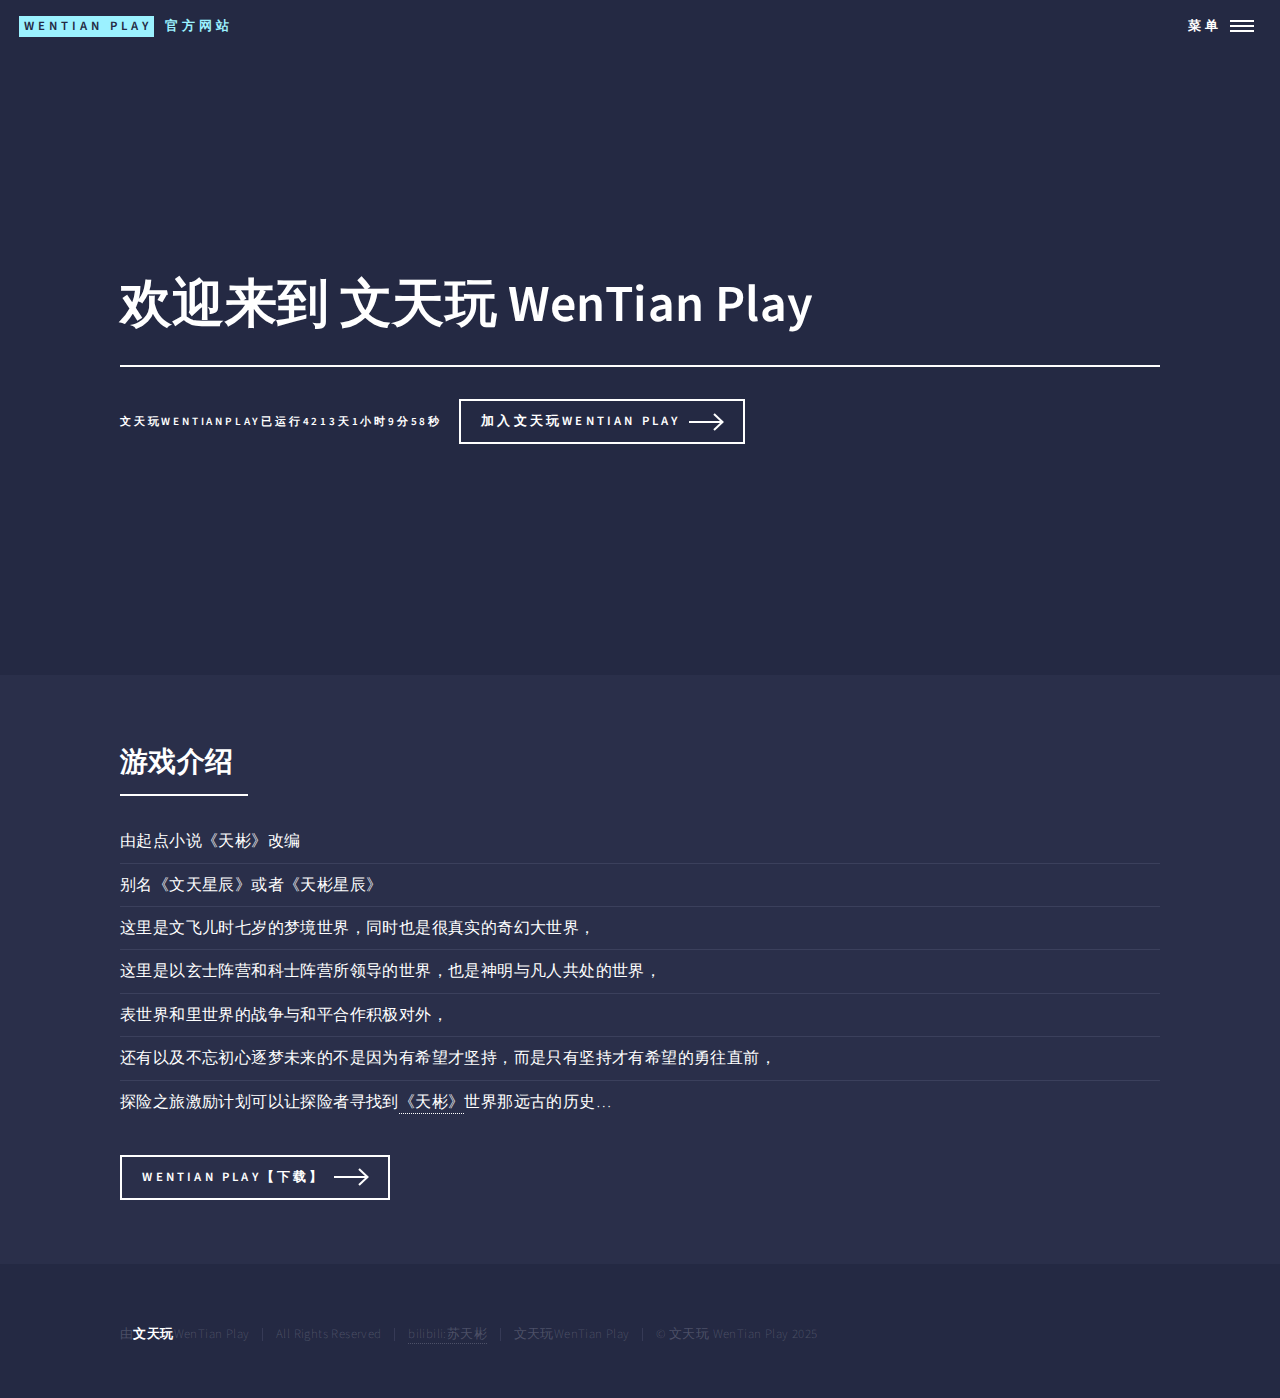
==== index.html @ 05db3d8a "Update index.html" ====
<html>
	<head>
			<title>文天玩WenTianPlay网络科技有限公司</title>
			<meta charset="utf-8" />
			<meta name="keywords" content="文天玩,文天玩WenTian Play,WenTian Play,文天玩网络科技有限公司,">
			<meta name="viewport" content="width=device-width, initial-scale=1, user-scalable=no" />
			<link rel="stylesheet" href="assets/css/main.css" />
			<link rel="shortcut icon" href="images/cd.ico"/>
			<noscript><link rel="stylesheet" href="assets/css/noscript.css" /></noscript>
		</head>
	<body class="is-preload">

		<!-- Wrapper -->
			<div id="wrapper">

				<!-- Header -->
					<header id="header" class="alt">
						<a href="index.html" class="logo"><strong>WenTian Play</strong> <span> 官方网站</span></a>
						<nav>
							<a href="#menu">菜单</a>
						</nav>
					</header>

				<!-- Menu -->
					<nav id="menu">
						<ul class="links">
							<li><a href="index.html">首页</a></li>
							<li><a href="team.html">文天玩</a></li>
							<li><a href="404.html">便捷功能</a></li>
							<li><a href="404.html">最新动态</a></li>
						</ul>
						<ul class="actions stacked">
							<li><a href="https://qq.WenTianPlay.com" class="button primary fit">加入玩家交流群</a></li>
						</ul>
					</nav>

				<!-- Banner -->
					<section id="banner" class="major">
						<div class="inner">
							<span class="image">
								<img src="images/pic07.jpg" alt="" />
							</span>
							<header class="major">
								<h1>欢迎来到 文天玩 WenTian Play </h1>
							</header>
							<div class="content">
								<p id="h1"></p>
								<ul class="actions ">
									<li><a href="#two" class="button next scrolly">加入文天玩WenTian Play</a></li>
								</ul>
							</div>
						</div>
						
					</section>
					<script>
					window.onload=function starttime(){
					        time(h1,'2015/1/10');   
					        ptimer = setTimeout(starttime,1000); 
					}
					    function time(obj,futimg){
					        var nowtime = new Date().getTime(); 
					        var futruetime =  new Date(futimg).getTime(); 
					        var msec = nowtime-futruetime; 
					        var time = (msec/1000);  
					        var day = parseInt(time/86400); 
					        var hour = parseInt(time/3600)-24*day;    
					        var minute = parseInt(time%3600/60); 
					        var second = parseInt(time%60); 
					        obj.innerHTML="文天玩WenTianPlay已运行"+day+"天"+hour+"小时"+minute+"分"+second+"秒"+""
					}
					</script>

				<!-- Main -->
					<div id="main">

						<!-- Two -->
							<section id="two">
								<div class="inner">
                                                                           <header class="major">
										<h2>游戏介绍</h2>
									</header>
									<ul class="alt">
										<li>由起点小说《天彬》改编</li>
                                                                                <li>别名《文天星辰》或者《天彬星辰》</li>
										<li>这里是文飞儿时七岁的梦境世界，同时也是很真实的奇幻大世界，</li>
										<li>这里是以玄士阵营和科士阵营所领导的世界，也是神明与凡人共处的世界，</li>
										<li>表世界和里世界的战争与和平合作积极对外，</li>
										<li>还有以及不忘初心逐梦未来的不是因为有希望才坚持，而是只有坚持才有希望的勇往直前，</li>
                                                                                <li>探险之旅激励计划可以让探险者寻找到<a target="_blank" href="https://TB.wentianplay.com/">《天彬》</a>世界那远古的历史…</li>
									</ul>
                                                                            <ul class="actions">
										<li><a href="jiao.html" class="button next">WenTian Play【下载】</a></li>
									</ul>
								</div>
							</section>

					</div>

				<!-- Contact -->
					<footer id="footer">
						<div class="inner">
							<ul class="copyright">
								<li>由<strong>文天玩</strong>WenTian Play</li><li>All Rights Reserved</li><li><a href="https://space.bilibili.com/1607684364/">bilibili:苏天彬</a></li><li>文天玩WenTian Play</li><li>&copy; 文天玩 WenTian Play 2025</li>
							</ul>
						</div>
					</footer>

			</div>

		<!-- Scripts -->
			<script src="assets/js/jquery.min.js"></script>
			<script src="assets/js/jquery.scrolly.min.js"></script>
			<script src="assets/js/jquery.scrollex.min.js"></script>
			<script src="assets/js/browser.min.js"></script>
			<script src="assets/js/breakpoints.min.js"></script>
			<script src="assets/js/util.js"></script>
			<script src="assets/js/main.js"></script>

	</body>
</html>
---- assets/css/main.css ----
@import url(fontawesome-all.min.css);
@import url("https://fonts.googleapis.com/css?family=Source+Sans+Pro:300,300italic,600,600italic");

/*
	Forty by HTML5 UP
	html5up.net | @ajlkn
	Free for personal and commercial use under the CCA 3.0 license (html5up.net/license)
*/

html, body, div, span, applet, object,
iframe, h1, h2, h3, h4, h5, h6, p, blockquote,
pre, a, abbr, acronym, address, big, cite,
code, del, dfn, em, img, ins, kbd, q, s, samp,
small, strike, strong, sub, sup, tt, var, b,
u, i, center, dl, dt, dd, ol, ul, li, fieldset,
form, label, legend, table, caption, tbody,
tfoot, thead, tr, th, td, article, aside,
canvas, details, embed, figure, figcaption,
footer, header, hgroup, menu, nav, output, ruby,
section, summary, time, mark, audio, video {
	margin: 0;
	padding: 0;
	border: 0;
	font-size: 100%;
	font: inherit;
	vertical-align: baseline;}

article, aside, details, figcaption, figure,
footer, header, hgroup, menu, nav, section {
	display: block;}

body {
	line-height: 1;
}

ol, ul {
	list-style: none;
}

blockquote, q {
	quotes: none;
}

	blockquote:before, blockquote:after, q:before, q:after {
		content: '';
		content: none;
	}

table {
	border-collapse: collapse;
	border-spacing: 0;
}

body {
	-webkit-text-size-adjust: none;
}

mark {
	background-color: transparent;
	color: inherit;
}

input::-moz-focus-inner {
	border: 0;
	padding: 0;
}

input, select, textarea {
	-moz-appearance: none;
	-webkit-appearance: none;
	-ms-appearance: none;
	appearance: none;
}

/* Basic */

	@-ms-viewport {
		width: device-width;
	}

	body {
		-ms-overflow-style: scrollbar;
	}

	@media screen and (max-width: 480px) {

		html, body {
			min-width: 320px;
		}

	}

	html {
		box-sizing: border-box;
	}

	*, *:before, *:after {
		box-sizing: inherit;
	}

	body {
		background: #242943;
	}

		body.is-preload *, body.is-preload *:before, body.is-preload *:after {
			-moz-animation: none !important;
			-webkit-animation: none !important;
			-ms-animation: none !important;
			animation: none !important;
			-moz-transition: none !important;
			-webkit-transition: none !important;
			-ms-transition: none !important;
			transition: none !important;
		}

/* Type */

	body, input, select, textarea {
		color: #ffffff;
		font-family: "Source Sans Pro", Helvetica, sans-serif;
		font-size: 17pt;
		font-weight: 300;
		letter-spacing: 0.025em;
		line-height: 1.65;
	}

		@media screen and (max-width: 1680px) {

			body, input, select, textarea {
				font-size: 14pt;
			}

		}

		@media screen and (max-width: 1280px) {

			body, input, select, textarea {
				font-size: 12pt;
			}

		}

		@media screen and (max-width: 360px) {

			body, input, select, textarea {
				font-size: 11pt;
			}

		}

	a {
		-moz-transition: color 0.2s ease-in-out, border-bottom-color 0.2s ease-in-out;
		-webkit-transition: color 0.2s ease-in-out, border-bottom-color 0.2s ease-in-out;
		-ms-transition: color 0.2s ease-in-out, border-bottom-color 0.2s ease-in-out;
		transition: color 0.2s ease-in-out, border-bottom-color 0.2s ease-in-out;
		border-bottom: dotted 1px;
		color: inherit;
		text-decoration: none;
	}

		a:hover {
			border-bottom-color: transparent;
			color: #9bf1ff !important;
		}

		a:active {
			color: #53e3fb !important;
		}

	strong, b {
		color: #ffffff;
		font-weight: 600;
	}

	em, i {
		font-style: italic;
	}

	p {
		margin: 0 0 2em 0;
	}

	h1, h2, h3, h4, h5, h6 {
		color: #ffffff;
		font-weight: 600;
		line-height: 1.65;
		margin: 0 0 1em 0;
	}

		h1 a, h2 a, h3 a, h4 a, h5 a, h6 a {
			color: inherit;
			border-bottom: 0;
		}

	h1 {
		font-size: 2.5em;
	}

	h2 {
		font-size: 1.75em;
	}

	h3 {
		font-size: 1.35em;
	}

	h4 {
		font-size: 1.1em;
	}

	h5 {
		font-size: 0.9em;
	}

	h6 {
		font-size: 0.7em;
	}

	@media screen and (max-width: 736px) {

		h1 {
			font-size: 2em;
		}

		h2 {
			font-size: 1.5em;
		}

		h3 {
			font-size: 1.25em;
		}

	}

	sub {
		font-size: 0.8em;
		position: relative;
		top: 0.5em;
	}

	sup {
		font-size: 0.8em;
		position: relative;
		top: -0.5em;
	}

	blockquote {
		border-left: solid 4px rgba(212, 212, 255, 0.1);
		font-style: italic;
		margin: 0 0 2em 0;
		padding: 0.5em 0 0.5em 2em;
	}

	code {
		background: rgba(212, 212, 255, 0.035);
		font-family: "Courier New", monospace;
		font-size: 0.9em;
		margin: 0 0.25em;
		padding: 0.25em 0.65em;
	}

	pre {
		-webkit-overflow-scrolling: touch;
		font-family: "Courier New", monospace;
		font-size: 0.9em;
		margin: 0 0 2em 0;
	}

		pre code {
			display: block;
			line-height: 1.75;
			padding: 1em 1.5em;
			overflow-x: auto;
		}

	hr {
		border: 0;
		border-bottom: solid 1px rgba(212, 212, 255, 0.1);
		margin: 2em 0;
	}

		hr.major {
			margin: 3em 0;
		}

	.align-left {
		text-align: left;
	}

	.align-center {
		text-align: center;
	}

	.align-right {
		text-align: right;
	}

/* Row */

	.row {
		display: flex;
		flex-wrap: wrap;
		box-sizing: border-box;
		align-items: stretch;
	}

		.row > * {
			box-sizing: border-box;
		}

		.row.gtr-uniform > * > :last-child {
			margin-bottom: 0;
		}

		.row.aln-left {
			justify-content: flex-start;
		}

		.row.aln-center {
			justify-content: center;
		}

		.row.aln-right {
			justify-content: flex-end;
		}

		.row.aln-top {
			align-items: flex-start;
		}

		.row.aln-middle {
			align-items: center;
		}

		.row.aln-bottom {
			align-items: flex-end;
		}

		.row > .imp {
			order: -1;
		}

		.row > .col-1 {
			width: 8.33333%;
		}

		.row > .off-1 {
			margin-left: 8.33333%;
		}

		.row > .col-2 {
			width: 16.66667%;
		}

		.row > .off-2 {
			margin-left: 16.66667%;
		}

		.row > .col-3 {
			width: 25%;
		}

		.row > .off-3 {
			margin-left: 25%;
		}

		.row > .col-4 {
			width: 33.33333%;
		}

		.row > .off-4 {
			margin-left: 33.33333%;
		}

		.row > .col-5 {
			width: 41.66667%;
		}

		.row > .off-5 {
			margin-left: 41.66667%;
		}

		.row > .col-6 {
			width: 50%;
		}

		.row > .off-6 {
			margin-left: 50%;
		}

		.row > .col-7 {
			width: 58.33333%;
		}

		.row > .off-7 {
			margin-left: 58.33333%;
		}

		.row > .col-8 {
			width: 66.66667%;
		}

		.row > .off-8 {
			margin-left: 66.66667%;
		}

		.row > .col-9 {
			width: 75%;
		}

		.row > .off-9 {
			margin-left: 75%;
		}

		.row > .col-10 {
			width: 83.33333%;
		}

		.row > .off-10 {
			margin-left: 83.33333%;
		}

		.row > .col-11 {
			width: 91.66667%;
		}

		.row > .off-11 {
			margin-left: 91.66667%;
		}

		.row > .col-12 {
			width: 100%;
		}

		.row > .off-12 {
			margin-left: 100%;
		}

		.row.gtr-0 {
			margin-top: 0;
			margin-left: 0em;
		}

			.row.gtr-0 > * {
				padding: 0 0 0 0em;
			}

			.row.gtr-0.gtr-uniform {
				margin-top: 0em;
			}

				.row.gtr-0.gtr-uniform > * {
					padding-top: 0em;
				}

		.row.gtr-25 {
			margin-top: 0;
			margin-left: -0.5em;
		}

			.row.gtr-25 > * {
				padding: 0 0 0 0.5em;
			}

			.row.gtr-25.gtr-uniform {
				margin-top: -0.5em;
			}

				.row.gtr-25.gtr-uniform > * {
					padding-top: 0.5em;
				}

		.row.gtr-50 {
			margin-top: 0;
			margin-left: -1em;
		}

			.row.gtr-50 > * {
				padding: 0 0 0 1em;
			}

			.row.gtr-50.gtr-uniform {
				margin-top: -1em;
			}

				.row.gtr-50.gtr-uniform > * {
					padding-top: 1em;
				}

		.row {
			margin-top: 0;
			margin-left: -2em;
		}

			.row > * {
				padding: 0 0 0 2em;
			}

			.row.gtr-uniform {
				margin-top: -2em;
			}

				.row.gtr-uniform > * {
					padding-top: 2em;
				}

		.row.gtr-150 {
			margin-top: 0;
			margin-left: -3em;
		}

			.row.gtr-150 > * {
				padding: 0 0 0 3em;
			}

			.row.gtr-150.gtr-uniform {
				margin-top: -3em;
			}

				.row.gtr-150.gtr-uniform > * {
					padding-top: 3em;
				}

		.row.gtr-200 {
			margin-top: 0;
			margin-left: -4em;
		}

			.row.gtr-200 > * {
				padding: 0 0 0 4em;
			}

			.row.gtr-200.gtr-uniform {
				margin-top: -4em;
			}

				.row.gtr-200.gtr-uniform > * {
					padding-top: 4em;
				}

		@media screen and (max-width: 1680px) {

			.row {
				display: flex;
				flex-wrap: wrap;
				box-sizing: border-box;
				align-items: stretch;
			}

				.row > * {
					box-sizing: border-box;
				}

				.row.gtr-uniform > * > :last-child {
					margin-bottom: 0;
				}

				.row.aln-left {
					justify-content: flex-start;
				}

				.row.aln-center {
					justify-content: center;
				}

				.row.aln-right {
					justify-content: flex-end;
				}

				.row.aln-top {
					align-items: flex-start;
				}

				.row.aln-middle {
					align-items: center;
				}

				.row.aln-bottom {
					align-items: flex-end;
				}

				.row > .imp-xlarge {
					order: -1;
				}

				.row > .col-1-xlarge {
					width: 8.33333%;
				}

				.row > .off-1-xlarge {
					margin-left: 8.33333%;
				}

				.row > .col-2-xlarge {
					width: 16.66667%;
				}

				.row > .off-2-xlarge {
					margin-left: 16.66667%;
				}

				.row > .col-3-xlarge {
					width: 25%;
				}

				.row > .off-3-xlarge {
					margin-left: 25%;
				}

				.row > .col-4-xlarge {
					width: 33.33333%;
				}

				.row > .off-4-xlarge {
					margin-left: 33.33333%;
				}

				.row > .col-5-xlarge {
					width: 41.66667%;
				}

				.row > .off-5-xlarge {
					margin-left: 41.66667%;
				}

				.row > .col-6-xlarge {
					width: 50%;
				}

				.row > .off-6-xlarge {
					margin-left: 50%;
				}

				.row > .col-7-xlarge {
					width: 58.33333%;
				}

				.row > .off-7-xlarge {
					margin-left: 58.33333%;
				}

				.row > .col-8-xlarge {
					width: 66.66667%;
				}

				.row > .off-8-xlarge {
					margin-left: 66.66667%;
				}

				.row > .col-9-xlarge {
					width: 75%;
				}

				.row > .off-9-xlarge {
					margin-left: 75%;
				}

				.row > .col-10-xlarge {
					width: 83.33333%;
				}

				.row > .off-10-xlarge {
					margin-left: 83.33333%;
				}

				.row > .col-11-xlarge {
					width: 91.66667%;
				}

				.row > .off-11-xlarge {
					margin-left: 91.66667%;
				}

				.row > .col-12-xlarge {
					width: 100%;
				}

				.row > .off-12-xlarge {
					margin-left: 100%;
				}

				.row.gtr-0 {
					margin-top: 0;
					margin-left: 0em;
				}

					.row.gtr-0 > * {
						padding: 0 0 0 0em;
					}

					.row.gtr-0.gtr-uniform {
						margin-top: 0em;
					}

						.row.gtr-0.gtr-uniform > * {
							padding-top: 0em;
						}

				.row.gtr-25 {
					margin-top: 0;
					margin-left: -0.5em;
				}

					.row.gtr-25 > * {
						padding: 0 0 0 0.5em;
					}

					.row.gtr-25.gtr-uniform {
						margin-top: -0.5em;
					}

						.row.gtr-25.gtr-uniform > * {
							padding-top: 0.5em;
						}

				.row.gtr-50 {
					margin-top: 0;
					margin-left: -1em;
				}

					.row.gtr-50 > * {
						padding: 0 0 0 1em;
					}

					.row.gtr-50.gtr-uniform {
						margin-top: -1em;
					}

						.row.gtr-50.gtr-uniform > * {
							padding-top: 1em;
						}

				.row {
					margin-top: 0;
					margin-left: -2em;
				}

					.row > * {
						padding: 0 0 0 2em;
					}

					.row.gtr-uniform {
						margin-top: -2em;
					}

						.row.gtr-uniform > * {
							padding-top: 2em;
						}

				.row.gtr-150 {
					margin-top: 0;
					margin-left: -3em;
				}

					.row.gtr-150 > * {
						padding: 0 0 0 3em;
					}

					.row.gtr-150.gtr-uniform {
						margin-top: -3em;
					}

						.row.gtr-150.gtr-uniform > * {
							padding-top: 3em;
						}

				.row.gtr-200 {
					margin-top: 0;
					margin-left: -4em;
				}

					.row.gtr-200 > * {
						padding: 0 0 0 4em;
					}

					.row.gtr-200.gtr-uniform {
						margin-top: -4em;
					}

						.row.gtr-200.gtr-uniform > * {
							padding-top: 4em;
						}

		}

		@media screen and (max-width: 1280px) {

			.row {
				display: flex;
				flex-wrap: wrap;
				box-sizing: border-box;
				align-items: stretch;
			}

				.row > * {
					box-sizing: border-box;
				}

				.row.gtr-uniform > * > :last-child {
					margin-bottom: 0;
				}

				.row.aln-left {
					justify-content: flex-start;
				}

				.row.aln-center {
					justify-content: center;
				}

				.row.aln-right {
					justify-content: flex-end;
				}

				.row.aln-top {
					align-items: flex-start;
				}

				.row.aln-middle {
					align-items: center;
				}

				.row.aln-bottom {
					align-items: flex-end;
				}

				.row > .imp-large {
					order: -1;
				}

				.row > .col-1-large {
					width: 8.33333%;
				}

				.row > .off-1-large {
					margin-left: 8.33333%;
				}

				.row > .col-2-large {
					width: 16.66667%;
				}

				.row > .off-2-large {
					margin-left: 16.66667%;
				}

				.row > .col-3-large {
					width: 25%;
				}

				.row > .off-3-large {
					margin-left: 25%;
				}

				.row > .col-4-large {
					width: 33.33333%;
				}

				.row > .off-4-large {
					margin-left: 33.33333%;
				}

				.row > .col-5-large {
					width: 41.66667%;
				}

				.row > .off-5-large {
					margin-left: 41.66667%;
				}

				.row > .col-6-large {
					width: 50%;
				}

				.row > .off-6-large {
					margin-left: 50%;
				}

				.row > .col-7-large {
					width: 58.33333%;
				}

				.row > .off-7-large {
					margin-left: 58.33333%;
				}

				.row > .col-8-large {
					width: 66.66667%;
				}

				.row > .off-8-large {
					margin-left: 66.66667%;
				}

				.row > .col-9-large {
					width: 75%;
				}

				.row > .off-9-large {
					margin-left: 75%;
				}

				.row > .col-10-large {
					width: 83.33333%;
				}

				.row > .off-10-large {
					margin-left: 83.33333%;
				}

				.row > .col-11-large {
					width: 91.66667%;
				}

				.row > .off-11-large {
					margin-left: 91.66667%;
				}

				.row > .col-12-large {
					width: 100%;
				}

				.row > .off-12-large {
					margin-left: 100%;
				}

				.row.gtr-0 {
					margin-top: 0;
					margin-left: 0em;
				}

					.row.gtr-0 > * {
						padding: 0 0 0 0em;
					}

					.row.gtr-0.gtr-uniform {
						margin-top: 0em;
					}

						.row.gtr-0.gtr-uniform > * {
							padding-top: 0em;
						}

				.row.gtr-25 {
					margin-top: 0;
					margin-left: -0.375em;
				}

					.row.gtr-25 > * {
						padding: 0 0 0 0.375em;
					}

					.row.gtr-25.gtr-uniform {
						margin-top: -0.375em;
					}

						.row.gtr-25.gtr-uniform > * {
							padding-top: 0.375em;
						}

				.row.gtr-50 {
					margin-top: 0;
					margin-left: -0.75em;
				}

					.row.gtr-50 > * {
						padding: 0 0 0 0.75em;
					}

					.row.gtr-50.gtr-uniform {
						margin-top: -0.75em;
					}

						.row.gtr-50.gtr-uniform > * {
							padding-top: 0.75em;
						}

				.row {
					margin-top: 0;
					margin-left: -1.5em;
				}

					.row > * {
						padding: 0 0 0 1.5em;
					}

					.row.gtr-uniform {
						margin-top: -1.5em;
					}

						.row.gtr-uniform > * {
							padding-top: 1.5em;
						}

				.row.gtr-150 {
					margin-top: 0;
					margin-left: -2.25em;
				}

					.row.gtr-150 > * {
						padding: 0 0 0 2.25em;
					}

					.row.gtr-150.gtr-uniform {
						margin-top: -2.25em;
					}

						.row.gtr-150.gtr-uniform > * {
							padding-top: 2.25em;
						}

				.row.gtr-200 {
					margin-top: 0;
					margin-left: -3em;
				}

					.row.gtr-200 > * {
						padding: 0 0 0 3em;
					}

					.row.gtr-200.gtr-uniform {
						margin-top: -3em;
					}

						.row.gtr-200.gtr-uniform > * {
							padding-top: 3em;
						}

		}

		@media screen and (max-width: 980px) {

			.row {
				display: flex;
				flex-wrap: wrap;
				box-sizing: border-box;
				align-items: stretch;
			}

				.row > * {
					box-sizing: border-box;
				}

				.row.gtr-uniform > * > :last-child {
					margin-bottom: 0;
				}

				.row.aln-left {
					justify-content: flex-start;
				}

				.row.aln-center {
					justify-content: center;
				}

				.row.aln-right {
					justify-content: flex-end;
				}

				.row.aln-top {
					align-items: flex-start;
				}

				.row.aln-middle {
					align-items: center;
				}

				.row.aln-bottom {
					align-items: flex-end;
				}

				.row > .imp-medium {
					order: -1;
				}

				.row > .col-1-medium {
					width: 8.33333%;
				}

				.row > .off-1-medium {
					margin-left: 8.33333%;
				}

				.row > .col-2-medium {
					width: 16.66667%;
				}

				.row > .off-2-medium {
					margin-left: 16.66667%;
				}

				.row > .col-3-medium {
					width: 25%;
				}

				.row > .off-3-medium {
					margin-left: 25%;
				}

				.row > .col-4-medium {
					width: 33.33333%;
				}

				.row > .off-4-medium {
					margin-left: 33.33333%;
				}

				.row > .col-5-medium {
					width: 41.66667%;
				}

				.row > .off-5-medium {
					margin-left: 41.66667%;
				}

				.row > .col-6-medium {
					width: 50%;
				}

				.row > .off-6-medium {
					margin-left: 50%;
				}

				.row > .col-7-medium {
					width: 58.33333%;
				}

				.row > .off-7-medium {
					margin-left: 58.33333%;
				}

				.row > .col-8-medium {
					width: 66.66667%;
				}

				.row > .off-8-medium {
					margin-left: 66.66667%;
				}

				.row > .col-9-medium {
					width: 75%;
				}

				.row > .off-9-medium {
					margin-left: 75%;
				}

				.row > .col-10-medium {
					width: 83.33333%;
				}

				.row > .off-10-medium {
					margin-left: 83.33333%;
				}

				.row > .col-11-medium {
					width: 91.66667%;
				}

				.row > .off-11-medium {
					margin-left: 91.66667%;
				}

				.row > .col-12-medium {
					width: 100%;
				}

				.row > .off-12-medium {
					margin-left: 100%;
				}

				.row.gtr-0 {
					margin-top: 0;
					margin-left: 0em;
				}

					.row.gtr-0 > * {
						padding: 0 0 0 0em;
					}

					.row.gtr-0.gtr-uniform {
						margin-top: 0em;
					}

						.row.gtr-0.gtr-uniform > * {
							padding-top: 0em;
						}

				.row.gtr-25 {
					margin-top: 0;
					margin-left: -0.375em;
				}

					.row.gtr-25 > * {
						padding: 0 0 0 0.375em;
					}

					.row.gtr-25.gtr-uniform {
						margin-top: -0.375em;
					}

						.row.gtr-25.gtr-uniform > * {
							padding-top: 0.375em;
						}

				.row.gtr-50 {
					margin-top: 0;
					margin-left: -0.75em;
				}

					.row.gtr-50 > * {
						padding: 0 0 0 0.75em;
					}

					.row.gtr-50.gtr-uniform {
						margin-top: -0.75em;
					}

						.row.gtr-50.gtr-uniform > * {
							padding-top: 0.75em;
						}

				.row {
					margin-top: 0;
					margin-left: -1.5em;
				}

					.row > * {
						padding: 0 0 0 1.5em;
					}

					.row.gtr-uniform {
						margin-top: -1.5em;
					}

						.row.gtr-uniform > * {
							padding-top: 1.5em;
						}

				.row.gtr-150 {
					margin-top: 0;
					margin-left: -2.25em;
				}

					.row.gtr-150 > * {
						padding: 0 0 0 2.25em;
					}

					.row.gtr-150.gtr-uniform {
						margin-top: -2.25em;
					}

						.row.gtr-150.gtr-uniform > * {
							padding-top: 2.25em;
						}

				.row.gtr-200 {
					margin-top: 0;
					margin-left: -3em;
				}

					.row.gtr-200 > * {
						padding: 0 0 0 3em;
					}

					.row.gtr-200.gtr-uniform {
						margin-top: -3em;
					}

						.row.gtr-200.gtr-uniform > * {
							padding-top: 3em;
						}

		}

		@media screen and (max-width: 736px) {

			.row {
				display: flex;
				flex-wrap: wrap;
				box-sizing: border-box;
				align-items: stretch;
			}

				.row > * {
					box-sizing: border-box;
				}

				.row.gtr-uniform > * > :last-child {
					margin-bottom: 0;
				}

				.row.aln-left {
					justify-content: flex-start;
				}

				.row.aln-center {
					justify-content: center;
				}

				.row.aln-right {
					justify-content: flex-end;
				}

				.row.aln-top {
					align-items: flex-start;
				}

				.row.aln-middle {
					align-items: center;
				}

				.row.aln-bottom {
					align-items: flex-end;
				}

				.row > .imp-small {
					order: -1;
				}

				.row > .col-1-small {
					width: 8.33333%;
				}

				.row > .off-1-small {
					margin-left: 8.33333%;
				}

				.row > .col-2-small {
					width: 16.66667%;
				}

				.row > .off-2-small {
					margin-left: 16.66667%;
				}

				.row > .col-3-small {
					width: 25%;
				}

				.row > .off-3-small {
					margin-left: 25%;
				}

				.row > .col-4-small {
					width: 33.33333%;
				}

				.row > .off-4-small {
					margin-left: 33.33333%;
				}

				.row > .col-5-small {
					width: 41.66667%;
				}

				.row > .off-5-small {
					margin-left: 41.66667%;
				}

				.row > .col-6-small {
					width: 50%;
				}

				.row > .off-6-small {
					margin-left: 50%;
				}

				.row > .col-7-small {
					width: 58.33333%;
				}

				.row > .off-7-small {
					margin-left: 58.33333%;
				}

				.row > .col-8-small {
					width: 66.66667%;
				}

				.row > .off-8-small {
					margin-left: 66.66667%;
				}

				.row > .col-9-small {
					width: 75%;
				}

				.row > .off-9-small {
					margin-left: 75%;
				}

				.row > .col-10-small {
					width: 83.33333%;
				}

				.row > .off-10-small {
					margin-left: 83.33333%;
				}

				.row > .col-11-small {
					width: 91.66667%;
				}

				.row > .off-11-small {
					margin-left: 91.66667%;
				}

				.row > .col-12-small {
					width: 100%;
				}

				.row > .off-12-small {
					margin-left: 100%;
				}

				.row.gtr-0 {
					margin-top: 0;
					margin-left: 0em;
				}

					.row.gtr-0 > * {
						padding: 0 0 0 0em;
					}

					.row.gtr-0.gtr-uniform {
						margin-top: 0em;
					}

						.row.gtr-0.gtr-uniform > * {
							padding-top: 0em;
						}

				.row.gtr-25 {
					margin-top: 0;
					margin-left: -0.3125em;
				}

					.row.gtr-25 > * {
						padding: 0 0 0 0.3125em;
					}

					.row.gtr-25.gtr-uniform {
						margin-top: -0.3125em;
					}

						.row.gtr-25.gtr-uniform > * {
							padding-top: 0.3125em;
						}

				.row.gtr-50 {
					margin-top: 0;
					margin-left: -0.625em;
				}

					.row.gtr-50 > * {
						padding: 0 0 0 0.625em;
					}

					.row.gtr-50.gtr-uniform {
						margin-top: -0.625em;
					}

						.row.gtr-50.gtr-uniform > * {
							padding-top: 0.625em;
						}

				.row {
					margin-top: 0;
					margin-left: -1.25em;
				}

					.row > * {
						padding: 0 0 0 1.25em;
					}

					.row.gtr-uniform {
						margin-top: -1.25em;
					}

						.row.gtr-uniform > * {
							padding-top: 1.25em;
						}

				.row.gtr-150 {
					margin-top: 0;
					margin-left: -1.875em;
				}

					.row.gtr-150 > * {
						padding: 0 0 0 1.875em;
					}

					.row.gtr-150.gtr-uniform {
						margin-top: -1.875em;
					}

						.row.gtr-150.gtr-uniform > * {
							padding-top: 1.875em;
						}

				.row.gtr-200 {
					margin-top: 0;
					margin-left: -2.5em;
				}

					.row.gtr-200 > * {
						padding: 0 0 0 2.5em;
					}

					.row.gtr-200.gtr-uniform {
						margin-top: -2.5em;
					}

						.row.gtr-200.gtr-uniform > * {
							padding-top: 2.5em;
						}

		}

		@media screen and (max-width: 480px) {

			.row {
				display: flex;
				flex-wrap: wrap;
				box-sizing: border-box;
				align-items: stretch;
			}

				.row > * {
					box-sizing: border-box;
				}

				.row.gtr-uniform > * > :last-child {
					margin-bottom: 0;
				}

				.row.aln-left {
					justify-content: flex-start;
				}

				.row.aln-center {
					justify-content: center;
				}

				.row.aln-right {
					justify-content: flex-end;
				}

				.row.aln-top {
					align-items: flex-start;
				}

				.row.aln-middle {
					align-items: center;
				}

				.row.aln-bottom {
					align-items: flex-end;
				}

				.row > .imp-xsmall {
					order: -1;
				}

				.row > .col-1-xsmall {
					width: 8.33333%;
				}

				.row > .off-1-xsmall {
					margin-left: 8.33333%;
				}

				.row > .col-2-xsmall {
					width: 16.66667%;
				}

				.row > .off-2-xsmall {
					margin-left: 16.66667%;
				}

				.row > .col-3-xsmall {
					width: 25%;
				}

				.row > .off-3-xsmall {
					margin-left: 25%;
				}

				.row > .col-4-xsmall {
					width: 33.33333%;
				}

				.row > .off-4-xsmall {
					margin-left: 33.33333%;
				}

				.row > .col-5-xsmall {
					width: 41.66667%;
				}

				.row > .off-5-xsmall {
					margin-left: 41.66667%;
				}

				.row > .col-6-xsmall {
					width: 50%;
				}

				.row > .off-6-xsmall {
					margin-left: 50%;
				}

				.row > .col-7-xsmall {
					width: 58.33333%;
				}

				.row > .off-7-xsmall {
					margin-left: 58.33333%;
				}

				.row > .col-8-xsmall {
					width: 66.66667%;
				}

				.row > .off-8-xsmall {
					margin-left: 66.66667%;
				}

				.row > .col-9-xsmall {
					width: 75%;
				}

				.row > .off-9-xsmall {
					margin-left: 75%;
				}

				.row > .col-10-xsmall {
					width: 83.33333%;
				}

				.row > .off-10-xsmall {
					margin-left: 83.33333%;
				}

				.row > .col-11-xsmall {
					width: 91.66667%;
				}

				.row > .off-11-xsmall {
					margin-left: 91.66667%;
				}

				.row > .col-12-xsmall {
					width: 100%;
				}

				.row > .off-12-xsmall {
					margin-left: 100%;
				}

				.row.gtr-0 {
					margin-top: 0;
					margin-left: 0em;
				}

					.row.gtr-0 > * {
						padding: 0 0 0 0em;
					}

					.row.gtr-0.gtr-uniform {
						margin-top: 0em;
					}

						.row.gtr-0.gtr-uniform > * {
							padding-top: 0em;
						}

				.row.gtr-25 {
					margin-top: 0;
					margin-left: -0.3125em;
				}

					.row.gtr-25 > * {
						padding: 0 0 0 0.3125em;
					}

					.row.gtr-25.gtr-uniform {
						margin-top: -0.3125em;
					}

						.row.gtr-25.gtr-uniform > * {
							padding-top: 0.3125em;
						}

				.row.gtr-50 {
					margin-top: 0;
					margin-left: -0.625em;
				}

					.row.gtr-50 > * {
						padding: 0 0 0 0.625em;
					}

					.row.gtr-50.gtr-uniform {
						margin-top: -0.625em;
					}

						.row.gtr-50.gtr-uniform > * {
							padding-top: 0.625em;
						}

				.row {
					margin-top: 0;
					margin-left: -1.25em;
				}

					.row > * {
						padding: 0 0 0 1.25em;
					}

					.row.gtr-uniform {
						margin-top: -1.25em;
					}

						.row.gtr-uniform > * {
							padding-top: 1.25em;
						}

				.row.gtr-150 {
					margin-top: 0;
					margin-left: -1.875em;
				}

					.row.gtr-150 > * {
						padding: 0 0 0 1.875em;
					}

					.row.gtr-150.gtr-uniform {
						margin-top: -1.875em;
					}

						.row.gtr-150.gtr-uniform > * {
							padding-top: 1.875em;
						}

				.row.gtr-200 {
					margin-top: 0;
					margin-left: -2.5em;
				}

					.row.gtr-200 > * {
						padding: 0 0 0 2.5em;
					}

					.row.gtr-200.gtr-uniform {
						margin-top: -2.5em;
					}

						.row.gtr-200.gtr-uniform > * {
							padding-top: 2.5em;
						}

		}

/* Section/Article */

	section.special, article.special {
		text-align: center;
	}

	header.major {
		width: -moz-max-content;
		width: -webkit-max-content;
		width: -ms-max-content;
		width: max-content;
		margin-bottom: 2em;
	}

		header.major > :first-child {
			margin-bottom: 0;
			width: calc(100% + 0.5em);
		}

			header.major > :first-child:after {
				content: '';
				background-color: #ffffff;
				display: block;
				height: 2px;
				margin: 0.325em 0 0.5em 0;
				width: 100%;
			}

		header.major > p {
			font-size: 0.7em;
			font-weight: 600;
			letter-spacing: 0.25em;
			margin-bottom: 0;
			text-transform: uppercase;
		}

		body.is-ie header.major > :first-child:after {
			max-width: 9em;
		}

		body.is-ie header.major > h1:after {
			max-width: 100% !important;
		}

	@media screen and (max-width: 736px) {

		header.major > p br {
			display: none;
		}

	}

/* Form */

	form {
		margin: 0 0 2em 0;
	}

		form > :last-child {
			margin-bottom: 0;
		}

		form > .fields {
			display: -moz-flex;
			display: -webkit-flex;
			display: -ms-flex;
			display: flex;
			-moz-flex-wrap: wrap;
			-webkit-flex-wrap: wrap;
			-ms-flex-wrap: wrap;
			flex-wrap: wrap;
			width: calc(100% + 3em);
			margin: -1.5em 0 2em -1.5em;
		}

			form > .fields > .field {
				-moz-flex-grow: 0;
				-webkit-flex-grow: 0;
				-ms-flex-grow: 0;
				flex-grow: 0;
				-moz-flex-shrink: 0;
				-webkit-flex-shrink: 0;
				-ms-flex-shrink: 0;
				flex-shrink: 0;
				padding: 1.5em 0 0 1.5em;
				width: calc(100% - 1.5em);
			}

				form > .fields > .field.half {
					width: calc(50% - 0.75em);
				}

				form > .fields > .field.third {
					width: calc(100%/3 - 0.5em);
				}

				form > .fields > .field.quarter {
					width: calc(25% - 0.375em);
				}

		@media screen and (max-width: 480px) {

			form > .fields {
				width: calc(100% + 3em);
				margin: -1.5em 0 2em -1.5em;
			}

				form > .fields > .field {
					padding: 1.5em 0 0 1.5em;
					width: calc(100% - 1.5em);
				}

					form > .fields > .field.half {
						width: calc(100% - 1.5em);
					}

					form > .fields > .field.third {
						width: calc(100% - 1.5em);
					}

					form > .fields > .field.quarter {
						width: calc(100% - 1.5em);
					}

		}

	label {
		color: #ffffff;
		display: block;
		font-size: 0.8em;
		font-weight: 600;
		letter-spacing: 0.25em;
		margin: 0 0 1em 0;
		text-transform: uppercase;
	}

	input[type="text"],
	input[type="password"],
	input[type="email"],
	input[type="tel"],
	input[type="search"],
	input[type="url"],
	select,
	textarea {
		-moz-appearance: none;
		-webkit-appearance: none;
		-ms-appearance: none;
		appearance: none;
		background: rgba(212, 212, 255, 0.035);
		border: none;
		border-radius: 0;
		color: inherit;
		display: block;
		outline: 0;
		padding: 0 1em;
		text-decoration: none;
		width: 100%;
	}

		input[type="text"]:invalid,
		input[type="password"]:invalid,
		input[type="email"]:invalid,
		input[type="tel"]:invalid,
		input[type="search"]:invalid,
		input[type="url"]:invalid,
		select:invalid,
		textarea:invalid {
			box-shadow: none;
		}

		input[type="text"]:focus,
		input[type="password"]:focus,
		input[type="email"]:focus,
		input[type="tel"]:focus,
		input[type="search"]:focus,
		input[type="url"]:focus,
		select:focus,
		textarea:focus {
			border-color: #9bf1ff;
			box-shadow: 0 0 0 2px #9bf1ff;
		}

	select {
		background-image: url("data:image/svg+xml;charset=utf8,%3Csvg xmlns='http://www.w3.org/2000/svg' width='40' height='40' preserveAspectRatio='none' viewBox='0 0 40 40'%3E%3Cpath d='M9.4,12.3l10.4,10.4l10.4-10.4c0.2-0.2,0.5-0.4,0.9-0.4c0.3,0,0.6,0.1,0.9,0.4l3.3,3.3c0.2,0.2,0.4,0.5,0.4,0.9 c0,0.4-0.1,0.6-0.4,0.9L20.7,31.9c-0.2,0.2-0.5,0.4-0.9,0.4c-0.3,0-0.6-0.1-0.9-0.4L4.3,17.3c-0.2-0.2-0.4-0.5-0.4-0.9 c0-0.4,0.1-0.6,0.4-0.9l3.3-3.3c0.2-0.2,0.5-0.4,0.9-0.4S9.1,12.1,9.4,12.3z' fill='rgba(212, 212, 255, 0.1)' /%3E%3C/svg%3E");
		background-size: 1.25rem;
		background-repeat: no-repeat;
		background-position: calc(100% - 1rem) center;
		height: 2.75em;
		padding-right: 2.75em;
		text-overflow: ellipsis;
	}

		select option {
			color: #ffffff;
			background: #242943;
		}

		select:focus::-ms-value {
			background-color: transparent;
		}

		select::-ms-expand {
			display: none;
		}

	input[type="text"],
	input[type="password"],
	input[type="email"],
	input[type="tel"],
	input[type="search"],
	input[type="url"],
	select {
		height: 2.75em;
	}

	textarea {
		padding: 0.75em 1em;
	}

	input[type="checkbox"],
	input[type="radio"] {
		-moz-appearance: none;
		-webkit-appearance: none;
		-ms-appearance: none;
		appearance: none;
		display: block;
		float: left;
		margin-right: -2em;
		opacity: 0;
		width: 1em;
		z-index: -1;
	}

		input[type="checkbox"] + label,
		input[type="radio"] + label {
			text-decoration: none;
			color: #ffffff;
			cursor: pointer;
			display: inline-block;
			font-weight: 300;
			padding-left: 2.65em;
			padding-right: 0.75em;
			position: relative;
		}

			input[type="checkbox"] + label:before,
			input[type="radio"] + label:before {
				-moz-osx-font-smoothing: grayscale;
				-webkit-font-smoothing: antialiased;
				display: inline-block;
				font-style: normal;
				font-variant: normal;
				text-rendering: auto;
				line-height: 1;
				text-transform: none !important;
				font-family: 'Font Awesome 5 Free';
				font-weight: 900;
			}

			input[type="checkbox"] + label:before,
			input[type="radio"] + label:before {
				background: rgba(212, 212, 255, 0.035);
				content: '';
				display: inline-block;
				font-size: 0.8em;
				height: 2.0625em;
				left: 0;
				letter-spacing: 0;
				line-height: 2.0625em;
				position: absolute;
				text-align: center;
				top: 0;
				width: 2.0625em;
			}

		input[type="checkbox"]:checked + label:before,
		input[type="radio"]:checked + label:before {
			background: #ffffff;
			border-color: #9bf1ff;
			content: '\f00c';
			color: #242943;
		}

		input[type="checkbox"]:focus + label:before,
		input[type="radio"]:focus + label:before {
			box-shadow: 0 0 0 2px #9bf1ff;
		}

	input[type="radio"] + label:before {
		border-radius: 100%;
	}

	::-webkit-input-placeholder {
		color: rgba(244, 244, 255, 0.2) !important;
		opacity: 1.0;
	}

	:-moz-placeholder {
		color: rgba(244, 244, 255, 0.2) !important;
		opacity: 1.0;
	}

	::-moz-placeholder {
		color: rgba(244, 244, 255, 0.2) !important;
		opacity: 1.0;
	}

	:-ms-input-placeholder {
		color: rgba(244, 244, 255, 0.2) !important;
		opacity: 1.0;
	}

/* Box */

	.box {
		border: solid 1px rgba(212, 212, 255, 0.1);
		margin-bottom: 2em;
		padding: 1.5em;
	}

		.box > :last-child,
		.box > :last-child > :last-child,
		.box > :last-child > :last-child > :last-child {
			margin-bottom: 0;
		}

		.box.alt {
			border: 0;
			border-radius: 0;
			padding: 0;
		}

/* Icon */

	.icon {
		text-decoration: none;
		border-bottom: none;
		position: relative;
	}

		.icon:before {
			-moz-osx-font-smoothing: grayscale;
			-webkit-font-smoothing: antialiased;
			display: inline-block;
			font-style: normal;
			font-variant: normal;
			text-rendering: auto;
			line-height: 1;
			text-transform: none !important;
			font-family: 'Font Awesome 5 Free';
			font-weight: 400;
		}

		.icon > .label {
			display: none;
		}

		.icon:before {
			line-height: inherit;
		}

		.icon.solid:before {
			font-weight: 900;
		}

		.icon.brands:before {
			font-family: 'Font Awesome 5 Brands';
		}

		.icon.alt:before {
			background-color: #ffffff;
			border-radius: 100%;
			color: #242943;
			display: inline-block;
			height: 2em;
			line-height: 2em;
			text-align: center;
			width: 2em;
		}

	a.icon.alt:before {
		-moz-transition: background-color 0.2s ease-in-out;
		-webkit-transition: background-color 0.2s ease-in-out;
		-ms-transition: background-color 0.2s ease-in-out;
		transition: background-color 0.2s ease-in-out;
	}

	a.icon.alt:hover:before {
		background-color: #6fc3df;
	}

	a.icon.alt:active:before {
		background-color: #37a6cb;
	}

/* Image */

	.image {
		border: 0;
		display: inline-block;
		position: relative;
	}

		.image img {
			display: block;
		}

		.image.left, .image.right {
			max-width: 30%;
		}

			.image.left img, .image.right img {
				width: 100%;
			}

		.image.left {
			float: left;
			margin: 0 1.5em 1.25em 0;
			top: 0.25em;
		}

		.image.right {
			float: right;
			margin: 0 0 1.25em 1.5em;
			top: 0.25em;
		}

		.image.fit {
			display: block;
			margin: 0 0 2em 0;
			width: 100%;
		}

			.image.fit img {
				width: 100%;
			}

		.image.main {
			display: block;
			margin: 2.5em 0;
			width: 100%;
		}

			.image.main img {
				width: 100%;
			}

			@media screen and (max-width: 736px) {

				.image.main {
					margin: 1.5em 0;
				}

			}

/* List */

	ol {
		list-style: decimal;
		margin: 0 0 2em 0;
		padding-left: 1.25em;
	}

		ol li {
			padding-left: 0.25em;
		}

	ul {
		list-style: disc;
		margin: 0 0 2em 0;
		padding-left: 1em;
	}

		ul li {
			padding-left: 0.5em;
		}

		ul.alt {
			list-style: none;
			padding-left: 0;
		}

			ul.alt li {
				border-top: solid 1px rgba(212, 212, 255, 0.1);
				padding: 0.5em 0;
			}

				ul.alt li:first-child {
					border-top: 0;
					padding-top: 0;
				}

	dl {
		margin: 0 0 2em 0;
	}

		dl dt {
			display: block;
			font-weight: 600;
			margin: 0 0 1em 0;
		}

		dl dd {
			margin-left: 2em;
		}

/* Actions */

	ul.actions {
		display: -moz-flex;
		display: -webkit-flex;
		display: -ms-flex;
		display: flex;
		cursor: default;
		list-style: none;
		margin-left: -1em;
		padding-left: 0;
	}

		ul.actions li {
			padding: 0 0 0 1em;
			vertical-align: middle;
		}

		ul.actions.special {
			-moz-justify-content: center;
			-webkit-justify-content: center;
			-ms-justify-content: center;
			justify-content: center;
			width: 100%;
			margin-left: 0;
		}

			ul.actions.special li:first-child {
				padding-left: 0;
			}

		ul.actions.stacked {
			-moz-flex-direction: column;
			-webkit-flex-direction: column;
			-ms-flex-direction: column;
			flex-direction: column;
			margin-left: 0;
		}

			ul.actions.stacked li {
				padding: 1.3em 0 0 0;
			}

				ul.actions.stacked li:first-child {
					padding-top: 0;
				}

		ul.actions.fit {
			width: calc(100% + 1em);
		}

			ul.actions.fit li {
				-moz-flex-grow: 1;
				-webkit-flex-grow: 1;
				-ms-flex-grow: 1;
				flex-grow: 1;
				-moz-flex-shrink: 1;
				-webkit-flex-shrink: 1;
				-ms-flex-shrink: 1;
				flex-shrink: 1;
				width: 100%;
			}

				ul.actions.fit li > * {
					width: 100%;
				}

			ul.actions.fit.stacked {
				width: 100%;
			}

/* Icons */

	ul.icons {
		cursor: default;
		list-style: none;
		padding-left: 0;
	}

		ul.icons li {
			display: inline-block;
			padding: 0 1em 0 0;
		}

			ul.icons li:last-child {
				padding-right: 0;
			}

		@media screen and (max-width: 736px) {

			ul.icons li {
				padding: 0 0.75em 0 0;
			}

		}

/* Pagination */

	ul.pagination {
		cursor: default;
		list-style: none;
		padding-left: 0;
	}

		ul.pagination li {
			display: inline-block;
			padding-left: 0;
			vertical-align: middle;
		}

			ul.pagination li > .page {
				-moz-transition: background-color 0.2s ease-in-out, color 0.2s ease-in-out;
				-webkit-transition: background-color 0.2s ease-in-out, color 0.2s ease-in-out;
				-ms-transition: background-color 0.2s ease-in-out, color 0.2s ease-in-out;
				transition: background-color 0.2s ease-in-out, color 0.2s ease-in-out;
				border-bottom: 0;
				display: inline-block;
				font-size: 0.8em;
				font-weight: 600;
				height: 1.5em;
				line-height: 1.5em;
				margin: 0 0.125em;
				min-width: 1.5em;
				padding: 0 0.5em;
				text-align: center;
			}

				ul.pagination li > .page.active {
					background-color: #ffffff;
					color: #242943;
				}

					ul.pagination li > .page.active:hover {
						background-color: #9bf1ff;
						color: #242943 !important;
					}

					ul.pagination li > .page.active:active {
						background-color: #53e3fb;
					}

			ul.pagination li:first-child {
				padding-right: 0.75em;
			}

			ul.pagination li:last-child {
				padding-left: 0.75em;
			}

		@media screen and (max-width: 480px) {

			ul.pagination li:nth-child(n+2):nth-last-child(n+2) {
				display: none;
			}

			ul.pagination li:first-child {
				padding-right: 0;
			}

		}

/* Table */

	.table-wrapper {
		-webkit-overflow-scrolling: touch;
		overflow-x: auto;
	}

	table {
		margin: 0 0 2em 0;
		width: 100%;
	}

		table tbody tr {
			border: solid 1px rgba(212, 212, 255, 0.1);
			border-left: 0;
			border-right: 0;
		}

			table tbody tr:nth-child(2n + 1) {
				background-color: rgba(212, 212, 255, 0.035);
			}

		table td {
			padding: 0.75em 0.75em;
		}

		table th {
			color: #ffffff;
			font-size: 0.9em;
			font-weight: 600;
			padding: 0 0.75em 0.75em 0.75em;
			text-align: left;
		}

		table thead {
			border-bottom: solid 2px rgba(212, 212, 255, 0.1);
		}

		table tfoot {
			border-top: solid 2px rgba(212, 212, 255, 0.1);
		}

		table.alt {
			border-collapse: separate;
		}

			table.alt tbody tr td {
				border: solid 1px rgba(212, 212, 255, 0.1);
				border-left-width: 0;
				border-top-width: 0;
			}

				table.alt tbody tr td:first-child {
					border-left-width: 1px;
				}

			table.alt tbody tr:first-child td {
				border-top-width: 1px;
			}

			table.alt thead {
				border-bottom: 0;
			}

			table.alt tfoot {
				border-top: 0;
			}

/* Button */

	input[type="submit"],
	input[type="reset"],
	input[type="button"],
	button,
	.button {
		-moz-appearance: none;
		-webkit-appearance: none;
		-ms-appearance: none;
		appearance: none;
		-moz-transition: background-color 0.2s ease-in-out, box-shadow 0.2s ease-in-out, color 0.2s ease-in-out;
		-webkit-transition: background-color 0.2s ease-in-out, box-shadow 0.2s ease-in-out, color 0.2s ease-in-out;
		-ms-transition: background-color 0.2s ease-in-out, box-shadow 0.2s ease-in-out, color 0.2s ease-in-out;
		transition: background-color 0.2s ease-in-out, box-shadow 0.2s ease-in-out, color 0.2s ease-in-out;
		background-color: transparent;
		border: 0;
		border-radius: 0;
		box-shadow: inset 0 0 0 2px #ffffff;
		color: #ffffff;
		cursor: pointer;
		display: inline-block;
		font-size: 0.8em;
		font-weight: 600;
		height: 3.5em;
		letter-spacing: 0.25em;
		line-height: 3.5em;
		padding: 0 1.75em;
		text-align: center;
		text-decoration: none;
		text-transform: uppercase;
		white-space: nowrap;
	}

		input[type="submit"]:hover, input[type="submit"]:active,
		input[type="reset"]:hover,
		input[type="reset"]:active,
		input[type="button"]:hover,
		input[type="button"]:active,
		button:hover,
		button:active,
		.button:hover,
		.button:active {
			box-shadow: inset 0 0 0 2px #9bf1ff;
			color: #9bf1ff;
		}

		input[type="submit"]:active,
		input[type="reset"]:active,
		input[type="button"]:active,
		button:active,
		.button:active {
			background-color: rgba(155, 241, 255, 0.1);
			box-shadow: inset 0 0 0 2px #53e3fb;
			color: #53e3fb;
		}

		input[type="submit"].icon:before,
		input[type="reset"].icon:before,
		input[type="button"].icon:before,
		button.icon:before,
		.button.icon:before {
			margin-right: 0.5em;
		}

		input[type="submit"].fit,
		input[type="reset"].fit,
		input[type="button"].fit,
		button.fit,
		.button.fit {
			width: 100%;
		}

		input[type="submit"].small,
		input[type="reset"].small,
		input[type="button"].small,
		button.small,
		.button.small {
			font-size: 0.6em;
		}

		input[type="submit"].large,
		input[type="reset"].large,
		input[type="button"].large,
		button.large,
		.button.large {
			font-size: 1.25em;
			height: 3em;
			line-height: 3em;
		}

		input[type="submit"].next,
		input[type="reset"].next,
		input[type="button"].next,
		button.next,
		.button.next {
			padding-right: 4.5em;
			position: relative;
		}

			input[type="submit"].next:before, input[type="submit"].next:after,
			input[type="reset"].next:before,
			input[type="reset"].next:after,
			input[type="button"].next:before,
			input[type="button"].next:after,
			button.next:before,
			button.next:after,
			.button.next:before,
			.button.next:after {
				-moz-transition: opacity 0.2s ease-in-out;
				-webkit-transition: opacity 0.2s ease-in-out;
				-ms-transition: opacity 0.2s ease-in-out;
				transition: opacity 0.2s ease-in-out;
				background-position: center right;
				background-repeat: no-repeat;
				background-size: 36px 24px;
				content: '';
				display: block;
				height: 100%;
				position: absolute;
				right: 1.5em;
				top: 0;
				vertical-align: middle;
				width: 36px;
			}

			input[type="submit"].next:before,
			input[type="reset"].next:before,
			input[type="button"].next:before,
			button.next:before,
			.button.next:before {
				background-image: url("data:image/svg+xml;charset=utf8,%3Csvg xmlns='http://www.w3.org/2000/svg' xmlns:xlink='http://www.w3.org/1999/xlink' width='36px' height='24px' viewBox='0 0 36 24' zoomAndPan='disable'%3E%3Cstyle%3Eline %7B stroke: %23ffffff%3B stroke-width: 2px%3B %7D%3C/style%3E%3Cline x1='0' y1='12' x2='34' y2='12' /%3E%3Cline x1='25' y1='4' x2='34' y2='12.5' /%3E%3Cline x1='25' y1='20' x2='34' y2='11.5' /%3E%3C/svg%3E");
			}

			input[type="submit"].next:after,
			input[type="reset"].next:after,
			input[type="button"].next:after,
			button.next:after,
			.button.next:after {
				background-image: url("data:image/svg+xml;charset=utf8,%3Csvg xmlns='http://www.w3.org/2000/svg' xmlns:xlink='http://www.w3.org/1999/xlink' width='36px' height='24px' viewBox='0 0 36 24' zoomAndPan='disable'%3E%3Cstyle%3Eline %7B stroke: %239bf1ff%3B stroke-width: 2px%3B %7D%3C/style%3E%3Cline x1='0' y1='12' x2='34' y2='12' /%3E%3Cline x1='25' y1='4' x2='34' y2='12.5' /%3E%3Cline x1='25' y1='20' x2='34' y2='11.5' /%3E%3C/svg%3E");
				opacity: 0;
				z-index: 1;
			}

			input[type="submit"].next:hover:after, input[type="submit"].next:active:after,
			input[type="reset"].next:hover:after,
			input[type="reset"].next:active:after,
			input[type="button"].next:hover:after,
			input[type="button"].next:active:after,
			button.next:hover:after,
			button.next:active:after,
			.button.next:hover:after,
			.button.next:active:after {
				opacity: 1;
			}

			@media screen and (max-width: 1280px) {

				input[type="submit"].next,
				input[type="reset"].next,
				input[type="button"].next,
				button.next,
				.button.next {
					padding-right: 5em;
				}

			}

		input[type="submit"].primary,
		input[type="reset"].primary,
		input[type="button"].primary,
		button.primary,
		.button.primary {
			background-color: #ffffff;
			box-shadow: none;
			color: #242943;
		}

			input[type="submit"].primary:hover, input[type="submit"].primary:active,
			input[type="reset"].primary:hover,
			input[type="reset"].primary:active,
			input[type="button"].primary:hover,
			input[type="button"].primary:active,
			button.primary:hover,
			button.primary:active,
			.button.primary:hover,
			.button.primary:active {
				background-color: #9bf1ff;
				color: #242943 !important;
			}

			input[type="submit"].primary:active,
			input[type="reset"].primary:active,
			input[type="button"].primary:active,
			button.primary:active,
			.button.primary:active {
				background-color: #53e3fb;
			}

		input[type="submit"].disabled, input[type="submit"]:disabled,
		input[type="reset"].disabled,
		input[type="reset"]:disabled,
		input[type="button"].disabled,
		input[type="button"]:disabled,
		button.disabled,
		button:disabled,
		.button.disabled,
		.button:disabled {
			pointer-events: none;
			cursor: default;
			opacity: 0.25;
		}

/* Tiles */

	.tiles {
		display: -moz-flex;
		display: -webkit-flex;
		display: -ms-flex;
		display: flex;
		-moz-flex-wrap: wrap;
		-webkit-flex-wrap: wrap;
		-ms-flex-wrap: wrap;
		flex-wrap: wrap;
		border-top: 0 !important;
	}

		.tiles + * {
			border-top: 0 !important;
		}

		.tiles article {
			-moz-align-items: center;
			-webkit-align-items: center;
			-ms-align-items: center;
			align-items: center;
			display: -moz-flex;
			display: -webkit-flex;
			display: -ms-flex;
			display: flex;
			-moz-transition: -moz-transform 0.25s ease, opacity 0.25s ease, -moz-filter 1s ease, -webkit-filter 1s ease;
			-webkit-transition: -webkit-transform 0.25s ease, opacity 0.25s ease, -webkit-filter 1s ease, -webkit-filter 1s ease;
			-ms-transition: -ms-transform 0.25s ease, opacity 0.25s ease, -ms-filter 1s ease, -webkit-filter 1s ease;
			transition: transform 0.25s ease, opacity 0.25s ease, filter 1s ease, -webkit-filter 1s ease;
			padding: 4em 4em 2em 4em ;
			background-position: center;
			background-repeat: no-repeat;
			background-size: cover;
			cursor: default;
			height: 40vh;
			max-height: 40em;
			min-height: 23em;
			overflow: hidden;
			position: relative;
			width: 40%;
		}

			.tiles article .image {
				display: none;
			}

			.tiles article header {
				position: relative;
				z-index: 3;
			}

			.tiles article h3 {
				font-size: 1.75em;
			}

				.tiles article h3 a:hover {
					color: inherit !important;
				}

			.tiles article .link.primary {
				border: 0;
				height: 100%;
				left: 0;
				position: absolute;
				top: 0;
				width: 100%;
				z-index: 4;
			}

			.tiles article:before {
				-moz-transition: opacity 0.5s ease;
				-webkit-transition: opacity 0.5s ease;
				-ms-transition: opacity 0.5s ease;
				transition: opacity 0.5s ease;
				bottom: 0;
				content: '';
				display: block;
				height: 100%;
				left: 0;
				opacity: 0.85;
				position: absolute;
				width: 100%;
				z-index: 2;
			}

			.tiles article:after {
				background-color: rgba(36, 41, 67, 0.25);
				content: '';
				display: block;
				height: 100%;
				left: 0;
				position: absolute;
				top: 0;
				width: 100%;
				z-index: 1;
			}

			.tiles article:hover:before {
				opacity: 0;
			}

			.tiles article.is-transitioning {
				-moz-transform: scale(0.95);
				-webkit-transform: scale(0.95);
				-ms-transform: scale(0.95);
				transform: scale(0.95);
				-moz-filter: blur(0.5em);
				-webkit-filter: blur(0.5em);
				-ms-filter: blur(0.5em);
				filter: blur(0.5em);
				opacity: 0;
			}

			.tiles article:nth-child(4n - 1), .tiles article:nth-child(4n - 2) {
				width: 60%;
			}

			.tiles article:nth-child(6n - 5):before {
				background-color: #6fc3df;
			}

			.tiles article:nth-child(6n - 4):before {
				background-color: #8d82c4;
			}

			.tiles article:nth-child(6n - 3):before {
				background-color: #ec8d81;
			}

			.tiles article:nth-child(6n - 2):before {
				background-color: #e7b788;
			}

			.tiles article:nth-child(6n - 1):before {
				background-color: #8ea9e8;
			}

			.tiles article:nth-child(6n):before {
				background-color: #87c5a4;
			}

		@media screen and (max-width: 1280px) {

			.tiles article {
				padding: 4em 3em 2em 3em ;
				height: 30vh;
				max-height: 30em;
				min-height: 20em;
			}

		}

		@media screen and (max-width: 980px) {

			.tiles article {
				width: 50% !important;
			}

		}

		@media screen and (max-width: 736px) {

			.tiles article {
				padding: 3em 1.5em 1em 1.5em ;
				height: 16em;
				max-height: none;
				min-height: 0;
			}

				.tiles article h3 {
					font-size: 1.5em;
				}

		}

		@media screen and (max-width: 480px) {

			.tiles {
				display: block;
			}

				.tiles article {
					height: 20em;
					width: 100% !important;
				}

		}

/* Contact Method */

	.contact-method {
		margin: 0 0 2em 0;
		padding-left: 3.25em;
		position: relative;
	}

		.contact-method .icon {
			left: 0;
			position: absolute;
			top: 0;
		}

		.contact-method h3 {
			margin: 0 0 0.5em 0;
		}

/* Spotlights */

	.spotlights {
		border-top: 0 !important;
	}

		.spotlights + * {
			border-top: 0 !important;
		}

		.spotlights > section {
			display: -moz-flex;
			display: -webkit-flex;
			display: -ms-flex;
			display: flex;
			-moz-flex-direction: row;
			-webkit-flex-direction: row;
			-ms-flex-direction: row;
			flex-direction: row;
			background-color: #2e3450;
		}

			.spotlights > section > .image {
				background-position: center center;
				background-size: cover;
				border-radius: 0;
				display: block;
				position: relative;
				width: 30%;
			}

				.spotlights > section > .image img {
					border-radius: 0;
					display: block;
					width: 100%;
				}

				.spotlights > section > .image:before {
					background: rgba(36, 41, 67, 0.9);
					content: '';
					display: block;
					height: 100%;
					left: 0;
					opacity: 0;
					position: absolute;
					top: 0;
					width: 100%;
				}

			.spotlights > section > .content {
				display: -moz-flex;
				display: -webkit-flex;
				display: -ms-flex;
				display: flex;
				-moz-flex-direction: column;
				-webkit-flex-direction: column;
				-ms-flex-direction: column;
				flex-direction: column;
				-moz-justify-content: center;
				-webkit-justify-content: center;
				-ms-justify-content: center;
				justify-content: center;
				-moz-align-items: center;
				-webkit-align-items: center;
				-ms-align-items: center;
				align-items: center;
				padding: 2em 3em 0.1em 3em ;
				width: 70%;
			}

				.spotlights > section > .content > .inner {
					margin: 0 auto;
					max-width: 100%;
					width: 65em;
				}

			.spotlights > section:nth-child(2n) {
				-moz-flex-direction: row-reverse;
				-webkit-flex-direction: row-reverse;
				-ms-flex-direction: row-reverse;
				flex-direction: row-reverse;
				background-color: #333856;
			}

				.spotlights > section:nth-child(2n) > .content {
					-moz-align-items: -moz-flex-end;
					-webkit-align-items: -webkit-flex-end;
					-ms-align-items: -ms-flex-end;
					align-items: flex-end;
				}

		@media screen and (max-width: 1680px) {

			.spotlights > section > .image {
				width: 40%;
			}

			.spotlights > section > .content {
				width: 60%;
			}

		}

		@media screen and (max-width: 1280px) {

			.spotlights > section > .image {
				width: 45%;
			}

			.spotlights > section > .content {
				width: 55%;
			}

		}

		@media screen and (max-width: 980px) {

			.spotlights > section {
				display: block;
			}

				.spotlights > section > .image {
					width: 100%;
				}

				.spotlights > section > .content {
					padding: 4em 3em 2em 3em ;
					width: 100%;
				}

		}

		@media screen and (max-width: 736px) {

			.spotlights > section > .content {
				padding: 3em 1.5em 1em 1.5em ;
			}

		}

/* Header */

	@-moz-keyframes reveal-header {
		0% {
			top: -4em;
			opacity: 0;
		}

		100% {
			top: 0;
			opacity: 1;
		}
	}

	@-webkit-keyframes reveal-header {
		0% {
			top: -4em;
			opacity: 0;
		}

		100% {
			top: 0;
			opacity: 1;
		}
	}

	@-ms-keyframes reveal-header {
		0% {
			top: -4em;
			opacity: 0;
		}

		100% {
			top: 0;
			opacity: 1;
		}
	}

	@keyframes reveal-header {
		0% {
			top: -4em;
			opacity: 0;
		}

		100% {
			top: 0;
			opacity: 1;
		}
	}

	#header {
		display: -moz-flex;
		display: -webkit-flex;
		display: -ms-flex;
		display: flex;
		background-color: #2a2f4a;
		box-shadow: 0 0 0.25em 0 rgba(0, 0, 0, 0.15);
		cursor: default;
		font-weight: 600;
		height: 3.25em;
		left: 0;
		letter-spacing: 0.25em;
		line-height: 3.25em;
		margin: 0;
		position: fixed;
		text-transform: uppercase;
		top: 0;
		width: 100%;
		z-index: 10000;
	}

		#header .logo {
			border: 0;
			display: inline-block;
			font-size: 0.8em;
			height: inherit;
			line-height: inherit;
			padding: 0 1.5em;
		}

			#header .logo strong {
				-moz-transition: background-color 0.2s ease-in-out, color 0.2s ease-in-out;
				-webkit-transition: background-color 0.2s ease-in-out, color 0.2s ease-in-out;
				-ms-transition: background-color 0.2s ease-in-out, color 0.2s ease-in-out;
				transition: background-color 0.2s ease-in-out, color 0.2s ease-in-out;
				background-color: #ffffff;
				color: #242943;
				display: inline-block;
				line-height: 1.65em;
				margin-right: 0.325em;
				padding: 0 0.125em 0 0.375em;
			}

			#header .logo:hover strong {
				background-color: #9bf1ff;
			}

			#header .logo:active strong {
				background-color: #53e3fb;
			}

		#header nav {
			display: -moz-flex;
			display: -webkit-flex;
			display: -ms-flex;
			display: flex;
			-moz-justify-content: -moz-flex-end;
			-webkit-justify-content: -webkit-flex-end;
			-ms-justify-content: -ms-flex-end;
			justify-content: flex-end;
			-moz-flex-grow: 1;
			-webkit-flex-grow: 1;
			-ms-flex-grow: 1;
			flex-grow: 1;
			height: inherit;
			line-height: inherit;
		}

			#header nav a {
				border: 0;
				display: block;
				font-size: 0.8em;
				height: inherit;
				line-height: inherit;
				padding: 0 0.75em;
				position: relative;
				vertical-align: middle;
			}

				#header nav a:last-child {
					padding-right: 1.5em;
				}

				#header nav a[href="#menu"] {
					padding-right: 3.325em !important;
				}

					#header nav a[href="#menu"]:before, #header nav a[href="#menu"]:after {
						background-image: url("data:image/svg+xml;charset=utf8,%3Csvg xmlns='http://www.w3.org/2000/svg' width='24' height='32' viewBox='0 0 24 32' preserveAspectRatio='none'%3E%3Cstyle%3Eline %7B stroke-width: 2px%3B stroke: %23ffffff%3B %7D%3C/style%3E%3Cline x1='0' y1='11' x2='24' y2='11' /%3E%3Cline x1='0' y1='21' x2='24' y2='21' /%3E%3Cline x1='0' y1='16' x2='24' y2='16' /%3E%3C/svg%3E");
						background-position: center;
						background-repeat: no-repeat;
						background-size: 24px 32px;
						content: '';
						display: block;
						height: 100%;
						position: absolute;
						right: 1.5em;
						top: 0;
						vertical-align: middle;
						width: 24px;
					}

					#header nav a[href="#menu"]:after {
						-moz-transition: opacity 0.2s ease-in-out;
						-webkit-transition: opacity 0.2s ease-in-out;
						-ms-transition: opacity 0.2s ease-in-out;
						transition: opacity 0.2s ease-in-out;
						background-image: url("data:image/svg+xml;charset=utf8,%3Csvg xmlns='http://www.w3.org/2000/svg' width='24' height='32' viewBox='0 0 24 32' preserveAspectRatio='none'%3E%3Cstyle%3Eline %7B stroke-width: 2px%3B stroke: %239bf1ff%3B %7D%3C/style%3E%3Cline x1='0' y1='11' x2='24' y2='11' /%3E%3Cline x1='0' y1='21' x2='24' y2='21' /%3E%3Cline x1='0' y1='16' x2='24' y2='16' /%3E%3C/svg%3E");
						opacity: 0;
						z-index: 1;
					}

					#header nav a[href="#menu"]:hover:after, #header nav a[href="#menu"]:active:after {
						opacity: 1;
					}

					#header nav a[href="#menu"]:last-child {
						padding-right: 3.875em !important;
					}

						#header nav a[href="#menu"]:last-child:before, #header nav a[href="#menu"]:last-child:after {
							right: 2em;
						}

		#header.reveal {
			-moz-animation: reveal-header 0.35s ease;
			-webkit-animation: reveal-header 0.35s ease;
			-ms-animation: reveal-header 0.35s ease;
			animation: reveal-header 0.35s ease;
		}

		#header.alt {
			-moz-transition: opacity 2.5s ease;
			-webkit-transition: opacity 2.5s ease;
			-ms-transition: opacity 2.5s ease;
			transition: opacity 2.5s ease;
			-moz-transition-delay: 0.75s;
			-webkit-transition-delay: 0.75s;
			-ms-transition-delay: 0.75s;
			transition-delay: 0.75s;
			-moz-animation: none;
			-webkit-animation: none;
			-ms-animation: none;
			animation: none;
			background-color: transparent;
			box-shadow: none;
			position: absolute;
		}

			#header.alt.style1 .logo strong {
				color: #6fc3df;
			}

			#header.alt.style2 .logo strong {
				color: #8d82c4;
			}

			#header.alt.style3 .logo strong {
				color: #ec8d81;
			}

			#header.alt.style4 .logo strong {
				color: #e7b788;
			}

			#header.alt.style5 .logo strong {
				color: #8ea9e8;
			}

			#header.alt.style6 .logo strong {
				color: #87c5a4;
			}

		body.is-preload #header.alt {
			opacity: 0;
		}

		@media screen and (max-width: 1680px) {

			#header nav a[href="#menu"] {
				padding-right: 3.75em !important;
			}

				#header nav a[href="#menu"]:last-child {
					padding-right: 4.25em !important;
				}

		}

		@media screen and (max-width: 1280px) {

			#header nav a[href="#menu"] {
				padding-right: 4em !important;
			}

				#header nav a[href="#menu"]:last-child {
					padding-right: 4.5em !important;
				}

		}

		@media screen and (max-width: 736px) {

			#header {
				height: 2.75em;
				line-height: 2.75em;
			}

				#header .logo {
					padding: 0 1em;
				}

				#header nav a {
					padding: 0 0.5em;
				}

					#header nav a:last-child {
						padding-right: 1em;
					}

					#header nav a[href="#menu"] {
						padding-right: 3.25em !important;
					}

						#header nav a[href="#menu"]:before, #header nav a[href="#menu"]:after {
							right: 0.75em;
						}

						#header nav a[href="#menu"]:last-child {
							padding-right: 4em !important;
						}

							#header nav a[href="#menu"]:last-child:before, #header nav a[href="#menu"]:last-child:after {
								right: 1.5em;
							}

		}

		@media screen and (max-width: 480px) {

			#header .logo span {
				display: none;
			}

			#header nav a[href="#menu"] {
				overflow: hidden;
				padding-right: 0 !important;
				text-indent: 5em;
				white-space: nowrap;
				width: 5em;
			}

				#header nav a[href="#menu"]:before, #header nav a[href="#menu"]:after {
					right: 0;
					width: inherit;
				}

				#header nav a[href="#menu"]:last-child:before, #header nav a[href="#menu"]:last-child:after {
					width: 4em;
					right: 0;
				}

		}

/* Banner */

	#banner {
		-moz-align-items: center;
		-webkit-align-items: center;
		-ms-align-items: center;
		align-items: center;
		background-image: url("../../images/banner.jpg");
		display: -moz-flex;
		display: -webkit-flex;
		display: -ms-flex;
		display: flex;
		padding: 6em 0 2em 0 ;
		background-attachment: fixed;
		background-position: center;
		background-repeat: no-repeat;
		background-size: cover;
		border-bottom: 0 !important;
		cursor: default;
		height: 60vh;
		margin-bottom: -3.25em;
		max-height: 32em;
		min-height: 22em;
		position: relative;
		top: -3.25em;
	}

		#banner:after {
			-moz-transition: opacity 2.5s ease;
			-webkit-transition: opacity 2.5s ease;
			-ms-transition: opacity 2.5s ease;
			transition: opacity 2.5s ease;
			-moz-transition-delay: 0.75s;
			-webkit-transition-delay: 0.75s;
			-ms-transition-delay: 0.75s;
			transition-delay: 0.75s;
			pointer-events: none;
			background-color: #242943;
			content: '';
			display: block;
			height: 100%;
			left: 0;
			opacity: 0.85;
			position: absolute;
			top: 0;
			width: 100%;
			z-index: 1;
		}

		#banner h1 {
			font-size: 3.25em;
		}

		#banner > .inner {
			-moz-transition: opacity 1.5s ease, -moz-transform 0.5s ease-out, -moz-filter 0.5s ease, -webkit-filter 0.5s ease;
			-webkit-transition: opacity 1.5s ease, -webkit-transform 0.5s ease-out, -webkit-filter 0.5s ease, -webkit-filter 0.5s ease;
			-ms-transition: opacity 1.5s ease, -ms-transform 0.5s ease-out, -ms-filter 0.5s ease, -webkit-filter 0.5s ease;
			transition: opacity 1.5s ease, transform 0.5s ease-out, filter 0.5s ease, -webkit-filter 0.5s ease;
			padding: 0 !important;
			position: relative;
			z-index: 2;
		}

			#banner > .inner .image {
				display: none;
			}

			#banner > .inner header {
				width: auto;
			}

				#banner > .inner header > :first-child {
					width: auto;
				}

					#banner > .inner header > :first-child:after {
						max-width: 100%;
					}

			#banner > .inner .content {
				display: -moz-flex;
				display: -webkit-flex;
				display: -ms-flex;
				display: flex;
				-moz-align-items: center;
				-webkit-align-items: center;
				-ms-align-items: center;
				align-items: center;
				margin: 0 0 2em 0;
			}

				#banner > .inner .content > * {
					margin-right: 1.5em;
					margin-bottom: 0;
				}

				#banner > .inner .content > :last-child {
					margin-right: 0;
				}

				#banner > .inner .content p {
					font-size: 0.7em;
					font-weight: 600;
					letter-spacing: 0.25em;
					text-transform: uppercase;
				}

		#banner.major {
			height: 75vh;
			min-height: 30em;
			max-height: 50em;
		}

			#banner.major.alt {
				opacity: 0.75;
			}

		#banner.style1:after {
			background-color: #6fc3df;
		}

		#banner.style2:after {
			background-color: #8d82c4;
		}

		#banner.style3:after {
			background-color: #ec8d81;
		}

		#banner.style4:after {
			background-color: #e7b788;
		}

		#banner.style5:after {
			background-color: #8ea9e8;
		}

		#banner.style6:after {
			background-color: #87c5a4;
		}

		body.is-preload #banner:after {
			opacity: 1.0;
		}

		body.is-preload #banner > .inner {
			-moz-filter: blur(0.125em);
			-webkit-filter: blur(0.125em);
			-ms-filter: blur(0.125em);
			filter: blur(0.125em);
			-moz-transform: translateX(-0.5em);
			-webkit-transform: translateX(-0.5em);
			-ms-transform: translateX(-0.5em);
			transform: translateX(-0.5em);
			opacity: 0;
		}

		@media screen and (max-width: 1280px) {

			#banner {
				background-attachment: scroll;
			}

		}

		@media screen and (max-width: 736px) {

			#banner {
				padding: 5em 0 1em 0 ;
				height: auto;
				margin-bottom: -2.75em;
				max-height: none;
				min-height: 0;
				top: -2.75em;
			}

				#banner h1 {
					font-size: 2em;
				}

				#banner > .inner .content {
					display: block;
				}

					#banner > .inner .content > * {
						margin-right: 0;
						margin-bottom: 2em;
					}

				#banner.major {
					height: auto;
					min-height: 0;
					max-height: none;
				}

		}

		@media screen and (max-width: 480px) {

			#banner {
				padding: 6em 0 2em 0 ;
			}

				#banner > .inner .content p br {
					display: none;
				}

				#banner.major {
					padding: 8em 0 4em 0 ;
				}

		}

/* Main */

	#main {
		background-color: #2a2f4a;
	}

		#main > * {
			border-top: solid 1px rgba(212, 212, 255, 0.1);
		}

			#main > *:first-child {
				border-top: 0;
			}

			#main > * > .inner {
				padding: 4em 0 2em 0 ;
				margin: 0 auto;
				max-width: 65em;
				width: calc(100% - 6em);
			}

				@media screen and (max-width: 736px) {

					#main > * > .inner {
						padding: 3em 0 1em 0 ;
						width: calc(100% - 3em);
					}

				}

		#main.alt {
			background-color: transparent;
			border-bottom: solid 1px rgba(212, 212, 255, 0.1);
		}

/* Contact */

	#contact {
		border-bottom: solid 1px rgba(212, 212, 255, 0.1);
		overflow-x: hidden;
	}

		#contact > .inner {
			display: -moz-flex;
			display: -webkit-flex;
			display: -ms-flex;
			display: flex;
			padding: 0 !important;
		}

			#contact > .inner > :nth-child(2n - 1) {
				padding: 4em 3em 2em 0 ;
				border-right: solid 1px rgba(212, 212, 255, 0.1);
				width: 60%;
			}

			#contact > .inner > :nth-child(2n) {
				padding-left: 3em;
				width: 40%;
			}

			#contact > .inner > .split {
				padding: 0;
			}

				#contact > .inner > .split > * {
					padding: 3em 0 1em 3em ;
					position: relative;
				}

					#contact > .inner > .split > *:before {
						border-top: solid 1px rgba(212, 212, 255, 0.1);
						content: '';
						display: block;
						margin-left: -3em;
						position: absolute;
						top: 0;
						width: calc(100vw + 3em);
					}

				#contact > .inner > .split > :first-child:before {
					display: none;
				}

		@media screen and (max-width: 980px) {

			#contact > .inner {
				display: block;
			}

				#contact > .inner > :nth-child(2n - 1) {
					padding: 4em 0 2em 0 ;
					border-right: 0;
					width: 100%;
				}

				#contact > .inner > :nth-child(2n) {
					padding-left: 0;
					width: 100%;
				}

				#contact > .inner > .split > * {
					padding: 3em 0 1em 0 ;
				}

				#contact > .inner > .split > :first-child:before {
					display: block;
				}

		}

		@media screen and (max-width: 736px) {

			#contact > .inner > :nth-child(2n - 1) {
				padding: 3em 0 1em 0 ;
			}

		}

/* Footer */

	#footer .copyright {
		font-size: 0.8em;
		list-style: none;
		padding-left: 0;
	}

		#footer .copyright li {
			border-left: solid 1px rgba(212, 212, 255, 0.1);
			color: rgba(244, 244, 255, 0.2);
			display: inline-block;
			line-height: 1;
			margin-left: 1em;
			padding-left: 1em;
		}

			#footer .copyright li:first-child {
				border-left: 0;
				margin-left: 0;
				padding-left: 0;
			}

	@media screen and (max-width: 480px) {

		#footer .copyright li {
			display: block;
			border-left: 0;
			margin-left: 0;
			padding-left: 0;
			line-height: inherit;
		}

	}

/* Wrapper */

	#wrapper {
		-moz-transition: -moz-filter 0.35s ease, -webkit-filter 0.35s ease, opacity 0.375s ease-out;
		-webkit-transition: -webkit-filter 0.35s ease, -webkit-filter 0.35s ease, opacity 0.375s ease-out;
		-ms-transition: -ms-filter 0.35s ease, -webkit-filter 0.35s ease, opacity 0.375s ease-out;
		transition: filter 0.35s ease, -webkit-filter 0.35s ease, opacity 0.375s ease-out;
		padding-top: 3.25em;
	}

		#wrapper.is-transitioning {
			opacity: 0;
		}

		#wrapper > * > .inner {
			padding: 4em 0 2em 0 ;
			margin: 0 auto;
			max-width: 65em;
			width: calc(100% - 6em);
		}

			@media screen and (max-width: 736px) {

				#wrapper > * > .inner {
					padding: 3em 0 1em 0 ;
					width: calc(100% - 3em);
				}

			}

		@media screen and (max-width: 736px) {

			#wrapper {
				padding-top: 2.75em;
			}

		}

/* Menu */

	#menu {
		-moz-transition: -moz-transform 0.35s ease, opacity 0.35s ease, visibility 0.35s;
		-webkit-transition: -webkit-transform 0.35s ease, opacity 0.35s ease, visibility 0.35s;
		-ms-transition: -ms-transform 0.35s ease, opacity 0.35s ease, visibility 0.35s;
		transition: transform 0.35s ease, opacity 0.35s ease, visibility 0.35s;
		-moz-align-items: center;
		-webkit-align-items: center;
		-ms-align-items: center;
		align-items: center;
		display: -moz-flex;
		display: -webkit-flex;
		display: -ms-flex;
		display: flex;
		-moz-justify-content: center;
		-webkit-justify-content: center;
		-ms-justify-content: center;
		justify-content: center;
		pointer-events: none;
		background: rgba(36, 41, 67, 0.9);
		box-shadow: none;
		height: 100%;
		left: 0;
		opacity: 0;
		overflow: hidden;
		padding: 3em 2em;
		position: fixed;
		top: 0;
		visibility: hidden;
		width: 100%;
		z-index: 10002;
	}

		#menu .inner {
			-moz-transition: -moz-transform 0.35s ease-out, opacity 0.35s ease, visibility 0.35s;
			-webkit-transition: -webkit-transform 0.35s ease-out, opacity 0.35s ease, visibility 0.35s;
			-ms-transition: -ms-transform 0.35s ease-out, opacity 0.35s ease, visibility 0.35s;
			transition: transform 0.35s ease-out, opacity 0.35s ease, visibility 0.35s;
			-moz-transform: rotateX(20deg);
			-webkit-transform: rotateX(20deg);
			-ms-transform: rotateX(20deg);
			transform: rotateX(20deg);
			-webkit-overflow-scrolling: touch;
			max-width: 100%;
			max-height: 100vh;
			opacity: 0;
			overflow: auto;
			text-align: center;
			visibility: hidden;
			width: 18em;
		}

			#menu .inner > :first-child {
				margin-top: 2em;
			}

			#menu .inner > :last-child {
				margin-bottom: 3em;
			}

		#menu ul {
			margin: 0 0 1em 0;
		}

			#menu ul.links {
				list-style: none;
				padding: 0;
			}

				#menu ul.links > li {
					padding: 0;
				}

					#menu ul.links > li > a:not(.button) {
						border: 0;
						border-top: solid 1px rgba(212, 212, 255, 0.1);
						display: block;
						font-size: 0.8em;
						font-weight: 600;
						letter-spacing: 0.25em;
						line-height: 4em;
						text-decoration: none;
						text-transform: uppercase;
					}

					#menu ul.links > li > .button {
						display: block;
						margin: 0.5em 0 0 0;
					}

					#menu ul.links > li:first-child > a:not(.button) {
						border-top: 0 !important;
					}

		#menu .close {
			-moz-transition: color 0.2s ease-in-out;
			-webkit-transition: color 0.2s ease-in-out;
			-ms-transition: color 0.2s ease-in-out;
			transition: color 0.2s ease-in-out;
			-webkit-tap-highlight-color: rgba(0, 0, 0, 0);
			border: 0;
			cursor: pointer;
			display: block;
			height: 4em;
			line-height: 4em;
			overflow: hidden;
			padding-right: 1.25em;
			position: absolute;
			right: 0;
			text-align: right;
			text-indent: 8em;
			top: 0;
			vertical-align: middle;
			white-space: nowrap;
			width: 8em;
		}

			#menu .close:before, #menu .close:after {
				-moz-transition: opacity 0.2s ease-in-out;
				-webkit-transition: opacity 0.2s ease-in-out;
				-ms-transition: opacity 0.2s ease-in-out;
				transition: opacity 0.2s ease-in-out;
				background-position: center;
				background-repeat: no-repeat;
				content: '';
				display: block;
				height: 4em;
				position: absolute;
				right: 0;
				top: 0;
				width: 4em;
			}

			#menu .close:before {
				background-image: url("data:image/svg+xml;charset=utf8,%3Csvg xmlns='http://www.w3.org/2000/svg' xmlns:xlink='http://www.w3.org/1999/xlink' width='20px' height='20px' viewBox='0 0 20 20' zoomAndPan='disable'%3E%3Cstyle%3Eline %7B stroke: %23ffffff%3B stroke-width: 2%3B %7D%3C/style%3E%3Cline x1='0' y1='0' x2='20' y2='20' /%3E%3Cline x1='20' y1='0' x2='0' y2='20' /%3E%3C/svg%3E");
			}

			#menu .close:after {
				background-image: url("data:image/svg+xml;charset=utf8,%3Csvg xmlns='http://www.w3.org/2000/svg' xmlns:xlink='http://www.w3.org/1999/xlink' width='20px' height='20px' viewBox='0 0 20 20' zoomAndPan='disable'%3E%3Cstyle%3Eline %7B stroke: %239bf1ff%3B stroke-width: 2%3B %7D%3C/style%3E%3Cline x1='0' y1='0' x2='20' y2='20' /%3E%3Cline x1='20' y1='0' x2='0' y2='20' /%3E%3C/svg%3E");
				opacity: 0;
			}

			#menu .close:hover:after, #menu .close:active:after {
				opacity: 1;
			}

	body.is-ie #menu {
		background: rgba(42, 47, 74, 0.975);
	}

	body.is-menu-visible #wrapper {
		-moz-filter: blur(0.5em);
		-webkit-filter: blur(0.5em);
		-ms-filter: blur(0.5em);
		filter: blur(0.5em);
	}

	body.is-menu-visible #menu {
		pointer-events: auto;
		opacity: 1;
		visibility: visible;
	}

		body.is-menu-visible #menu .inner {
			-moz-transform: none;
			-webkit-transform: none;
			-ms-transform: none;
			transform: none;
			opacity: 1;
			visibility: visible;
		}
---- assets/css/noscript.css ----
/*
	Forty by HTML5 UP
	html5up.net | @ajlkn
	Free for personal and commercial use under the CCA 3.0 license (html5up.net/license)
*/

/* Banner */

	body.is-preload #banner:after {
		opacity: 0.85;
	}

	body.is-preload #banner > .inner {
		-moz-filter: none;
		-webkit-filter: none;
		-ms-filter: none;
		filter: none;
		-moz-transform: none;
		-webkit-transform: none;
		-ms-transform: none;
		transform: none;
		opacity: 1;
	}
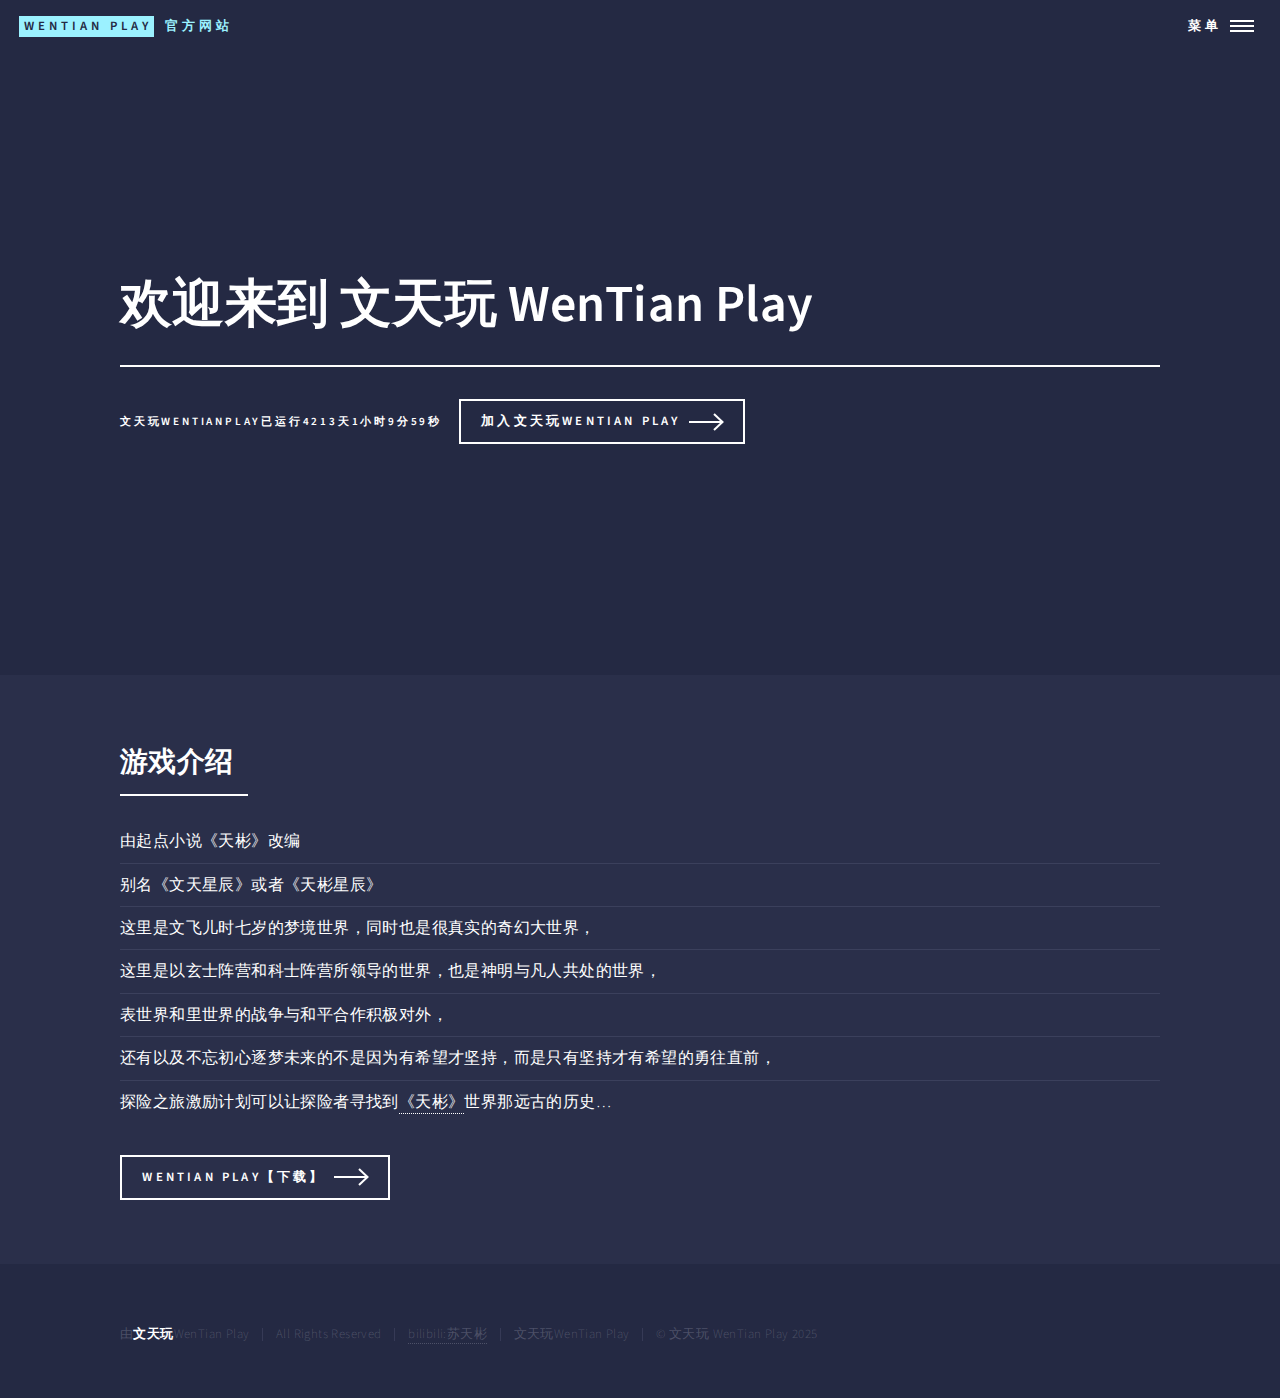
==== commit e59cf09a: "Update index.html" ====
--- a/index.html
+++ b/index.html
@@ -2,7 +2,8 @@
 	<head>
 			<title>文天玩WenTianPlay网络科技有限公司</title>
 			<meta charset="utf-8" />
-			<meta name="keywords" content="文天玩,文天玩WenTian Play,WenTian Play,文天玩网络科技有限公司,">
+		        <meta name="keywords" content="文天玩，文天玩WenTian Play,WenTian Play,文天玩网络科技有限公司,天彬，天彬星辰，文天星辰，国际战争，文天阁，青云阁，乐言阁，言轩团队，小天工作室，ETB，落丽工作室，小天工作室管理协会，星辰管理协会，文天管理协会，管理协会，天彬"/>
+                        <meta name="description" content="这里是文飞儿时七岁的梦境世界，同时也是很真实的奇幻大世界，这里是以玄士阵营和科士阵营所领导的世界，也是神明与凡人共处的世界，表世界和里世界的战争与和平合作积极对外，还有以及不忘初心逐梦未来的不是因为有希望才坚持，而是只有坚持才有希望的勇往直前，探险之旅激励计划可以让探险者寻找到《天彬》世界那远古的历史…"/>
 			<meta name="viewport" content="width=device-width, initial-scale=1, user-scalable=no" />
 			<link rel="stylesheet" href="assets/css/main.css" />
 			<link rel="shortcut icon" href="images/cd.ico"/>
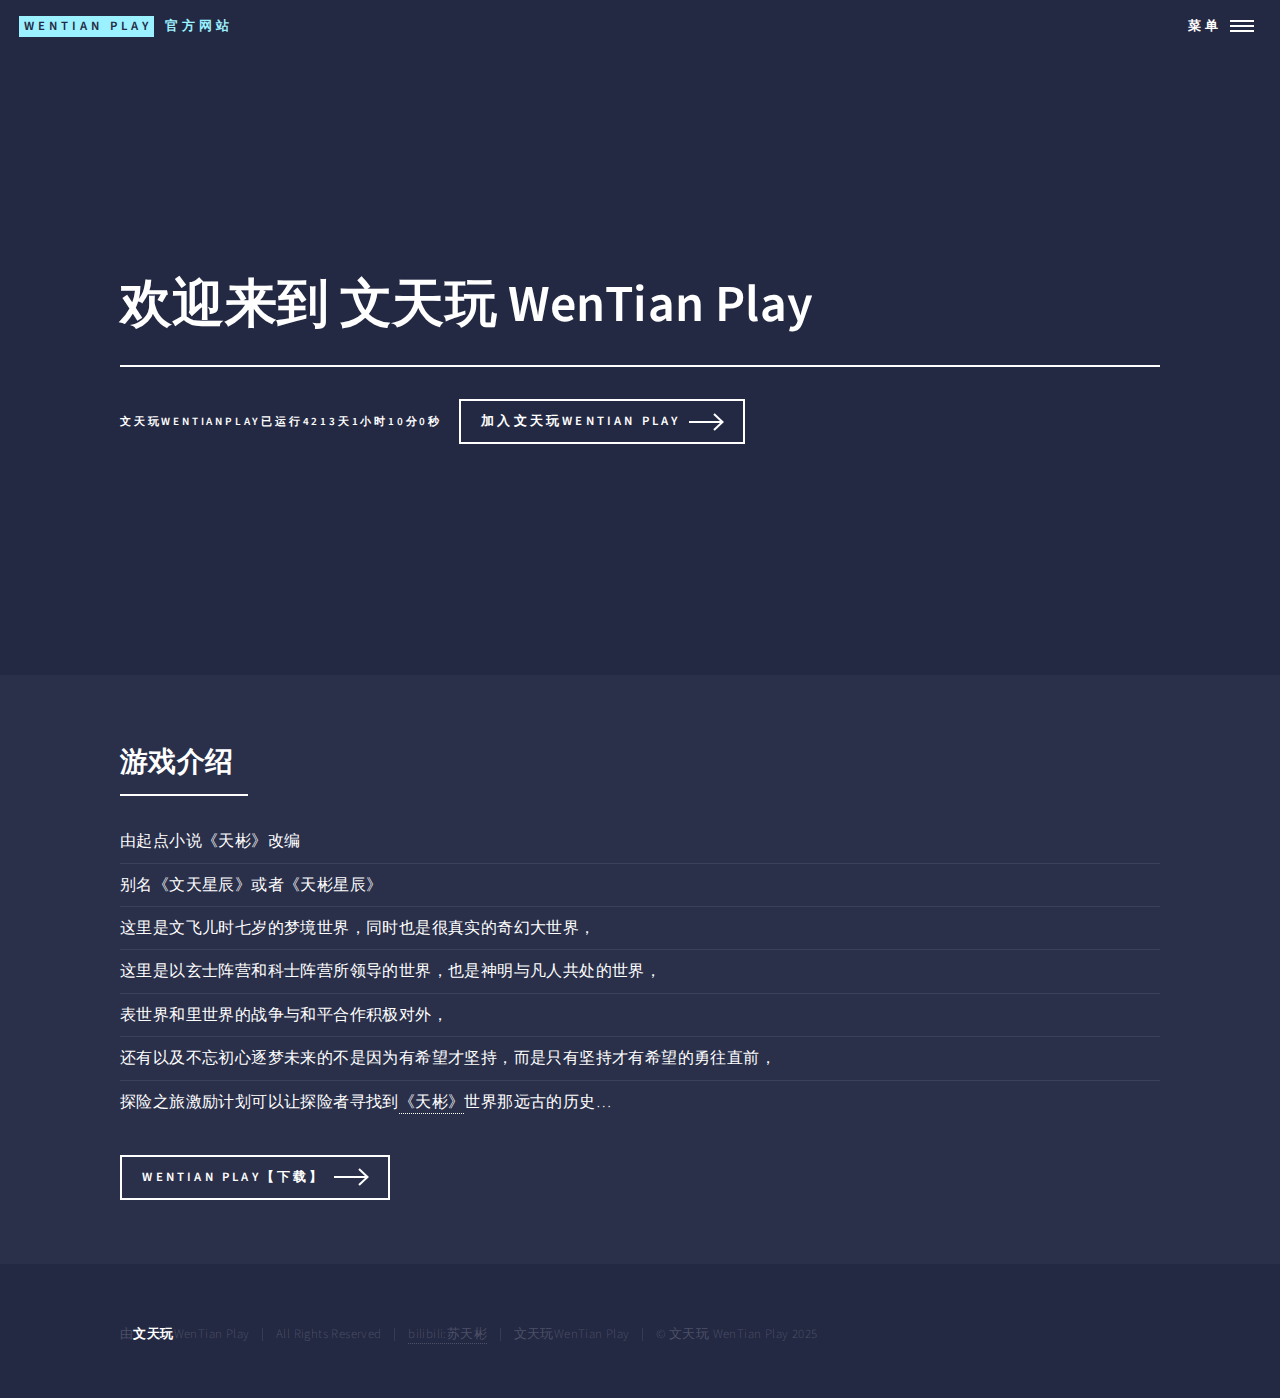
==== commit e3927c78: "Update index.html" ====
--- a/index.html
+++ b/index.html
@@ -1,6 +1,6 @@
 <html>
 	<head>
-			<title>文天玩WenTianPlay网络科技有限公司</title>
+			<title>文天玩WenTianPlay网络科技有限公司（《WenTianPlay》游戏官方网站）</title>
 			<meta charset="utf-8" />
 		        <meta name="keywords" content="文天玩，文天玩WenTian Play,WenTian Play,文天玩网络科技有限公司,天彬，天彬星辰，文天星辰，国际战争，文天阁，青云阁，乐言阁，言轩团队，小天工作室，ETB，落丽工作室，小天工作室管理协会，星辰管理协会，文天管理协会，管理协会，天彬"/>
                         <meta name="description" content="这里是文飞儿时七岁的梦境世界，同时也是很真实的奇幻大世界，这里是以玄士阵营和科士阵营所领导的世界，也是神明与凡人共处的世界，表世界和里世界的战争与和平合作积极对外，还有以及不忘初心逐梦未来的不是因为有希望才坚持，而是只有坚持才有希望的勇往直前，探险之旅激励计划可以让探险者寻找到《天彬》世界那远古的历史…"/>
@@ -27,7 +27,7 @@
 						<ul class="links">
 							<li><a href="index.html">首页</a></li>
 							<li><a href="team.html">文天玩</a></li>
-							<li><a href="404.html">便捷功能</a></li>
+							<li><a href="https://wentianplay.com/">导航站</a></li>
 							<li><a href="404.html">最新动态</a></li>
 						</ul>
 						<ul class="actions stacked">
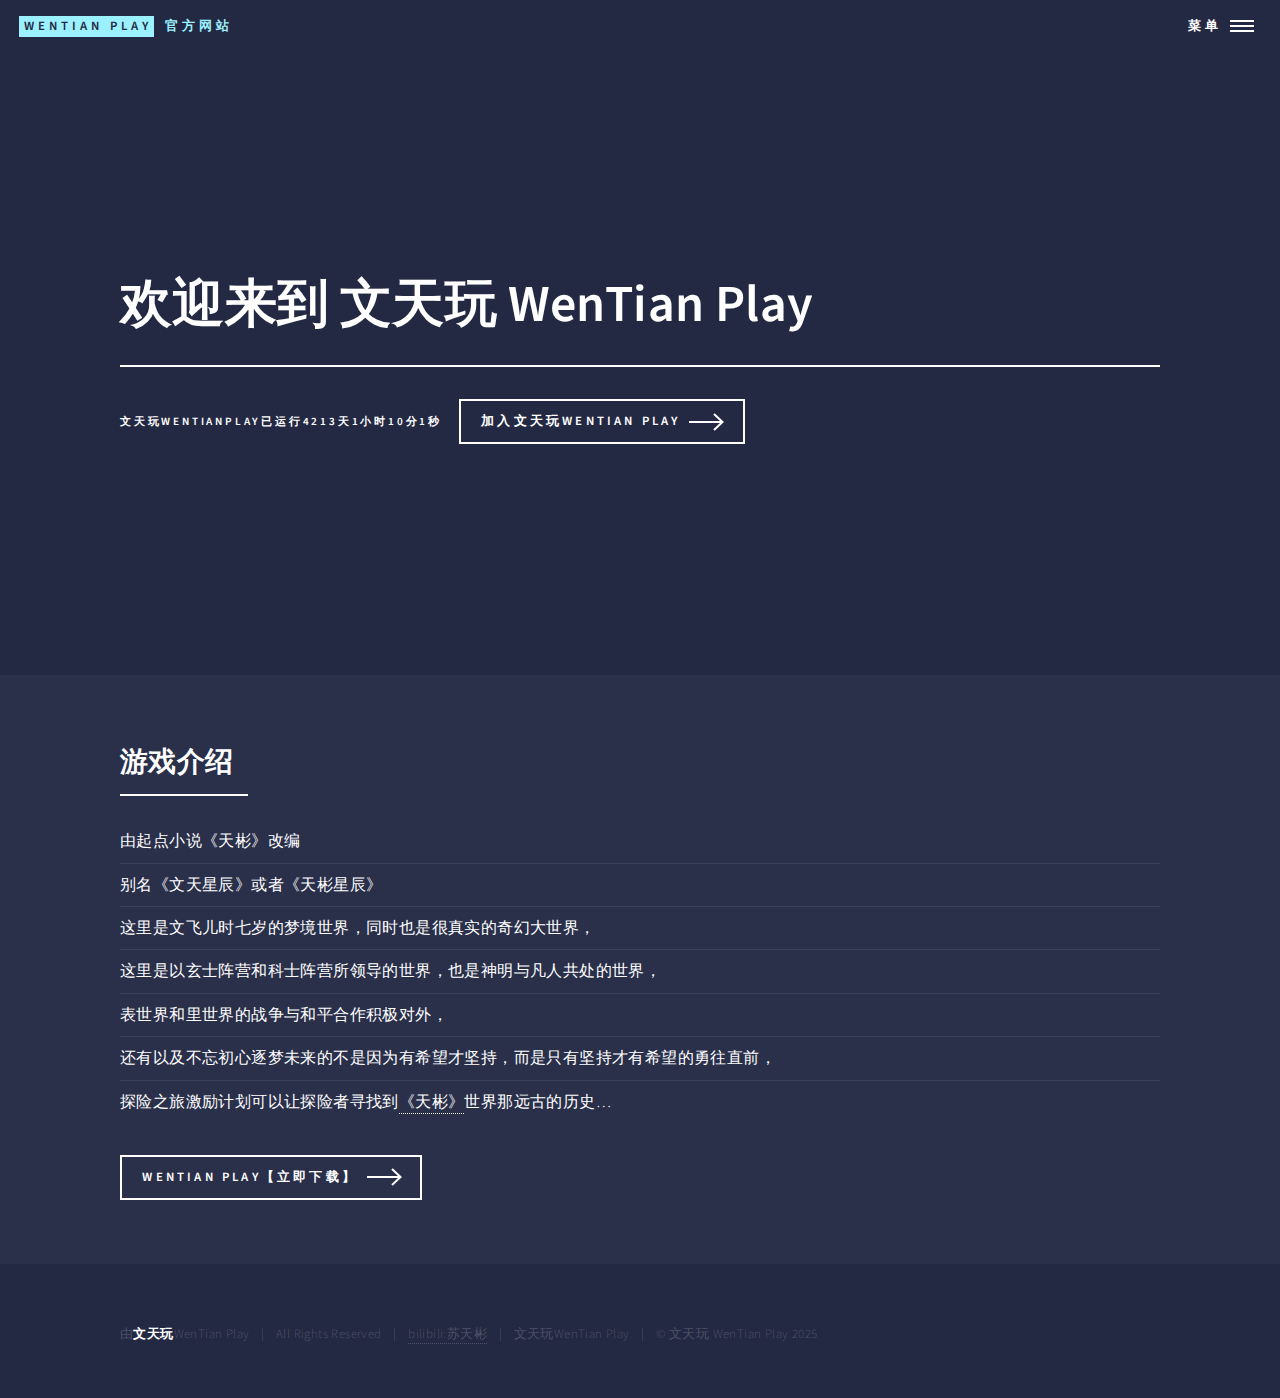
==== commit b87bcdfa: "Update index.html" ====
--- a/index.html
+++ b/index.html
@@ -90,7 +90,7 @@
                                                                                 <li>探险之旅激励计划可以让探险者寻找到<a target="_blank" href="https://TB.wentianplay.com/">《天彬》</a>世界那远古的历史…</li>
 									</ul>
                                                                             <ul class="actions">
-										<li><a href="jiao.html" class="button next">WenTian Play【下载】</a></li>
+										<li><a href="jiao.html" class="button next">WenTian Play【立即下载】</a></li>
 									</ul>
 								</div>
 							</section>
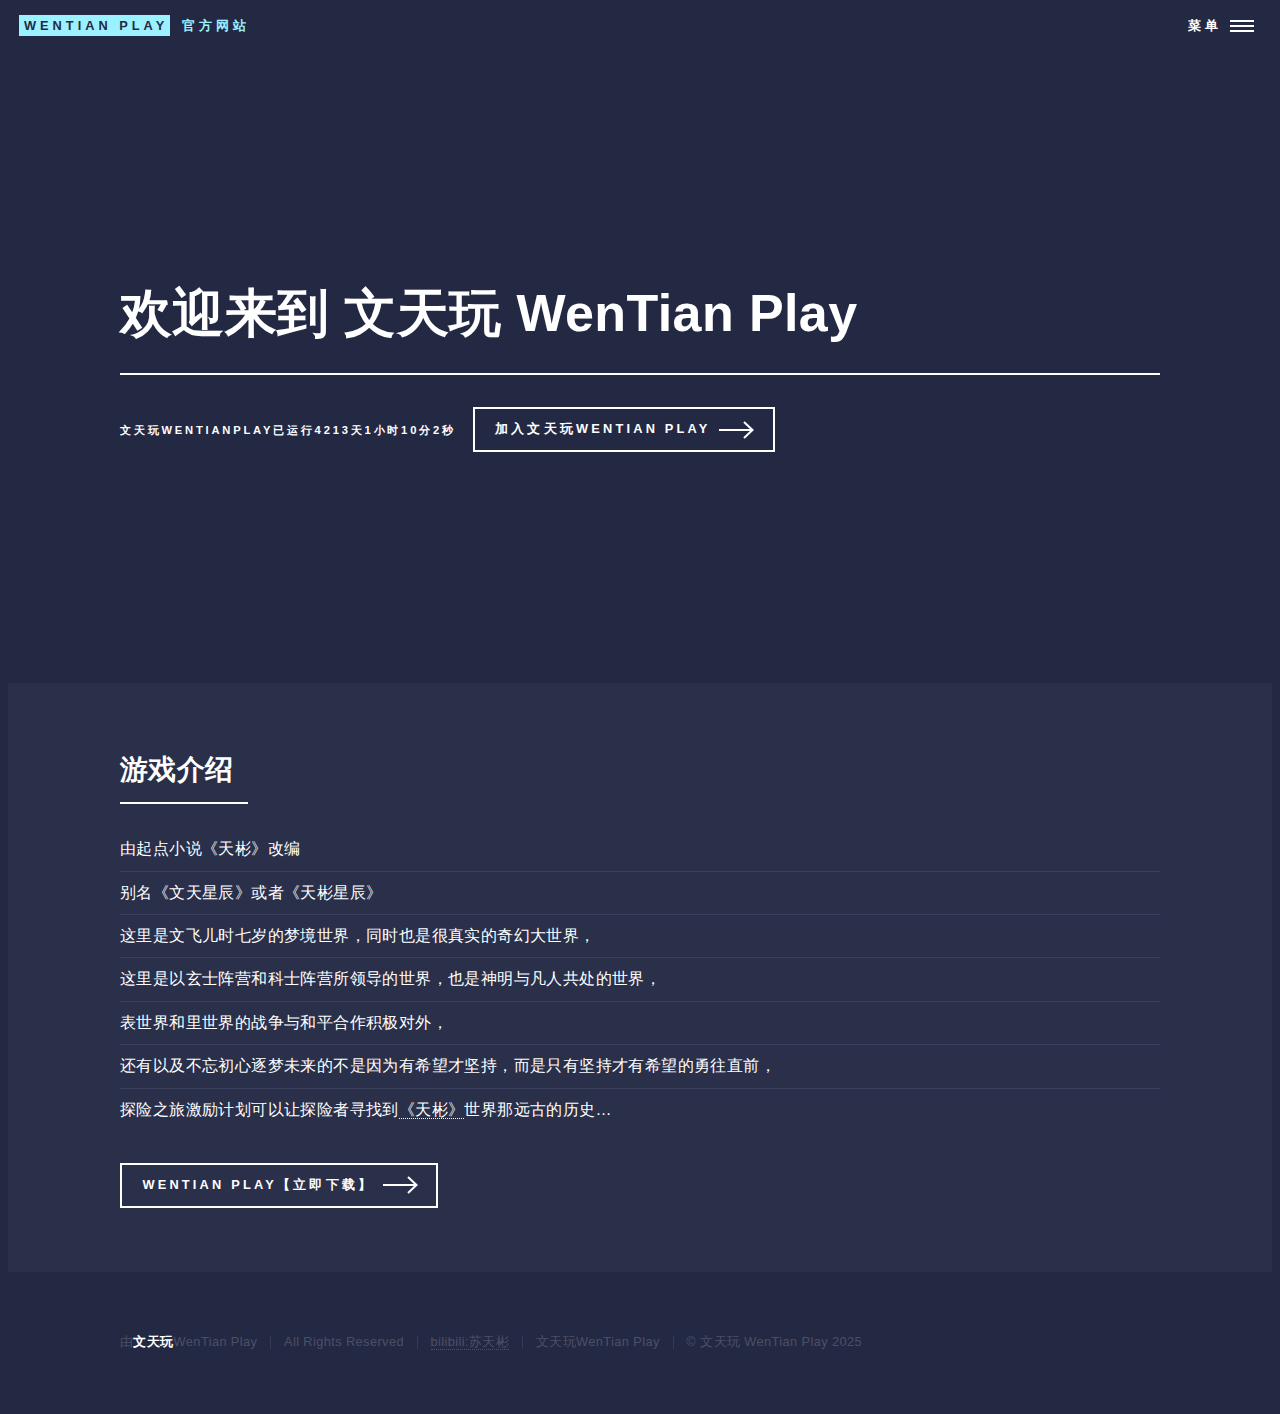
==== commit 1a53058c: "更新 index.html" ====
--- a/index.html
+++ b/index.html
@@ -31,7 +31,7 @@
 							<li><a href="404.html">最新动态</a></li>
 						</ul>
 						<ul class="actions stacked">
-							<li><a href="https://qq.WenTianPlay.com" class="button primary fit">加入玩家交流群</a></li>
+							<li><a href="https://net.WenTianPlay.com" class="button primary fit">加入玩家交流群</a></li>
 						</ul>
 					</nav>
 
--- a/assets/css/main.css
+++ b/assets/css/main.css
@@ -1,4 +1,4 @@
-@import url(fontawesome-all.min.css);
+'@import url(fontawesome-all.min.css);
 @import url("https://fonts.googleapis.com/css?family=Source+Sans+Pro:300,300italic,600,600italic");
 
 /*
@@ -85,7 +85,7 @@
 	@media screen and (max-width: 480px) {
 
 		html, body {
-			min-width: 320px;
+			min-width: 480px;
 		}
 
 	}
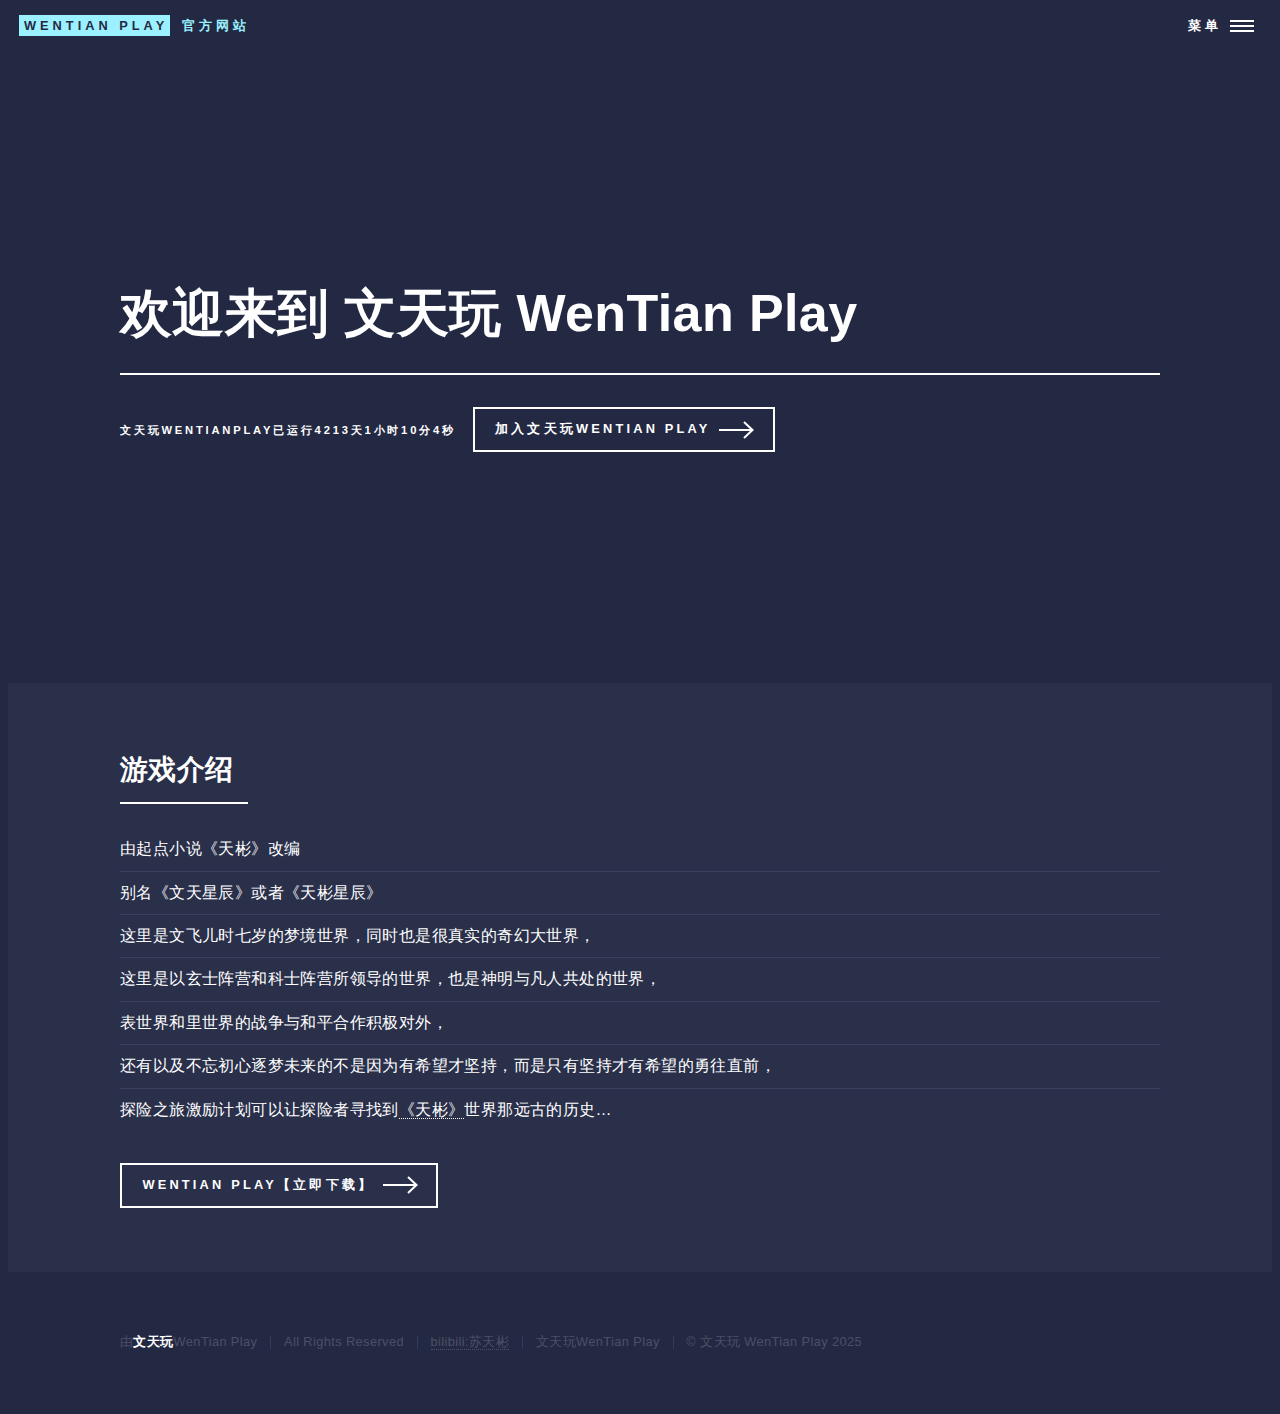
==== commit 28dc5997: "Update index.html" ====
--- a/index.html
+++ b/index.html
@@ -2,7 +2,7 @@
 	<head>
 			<title>文天玩WenTianPlay网络科技有限公司（《WenTianPlay》游戏官方网站）</title>
 			<meta charset="utf-8" />
-		        <meta name="keywords" content="文天玩，文天玩WenTian Play,WenTian Play,文天玩网络科技有限公司,天彬，天彬星辰，文天星辰，国际战争，文天阁，青云阁，乐言阁，言轩团队，小天工作室，ETB，落丽工作室，小天工作室管理协会，星辰管理协会，文天管理协会，管理协会，天彬"/>
+		        <meta name="keywords" content="文天玩，WenTianPlay,文天玩WenTianPlay,文天玩WenTian Play,WenTian Play,文天玩网络科技有限公司,天彬，天彬星辰，文天星辰，国际战争，文天阁，青云阁，乐言阁，言轩团队，小天工作室，ETB，落丽工作室，小天工作室管理协会，星辰管理协会，文天管理协会，管理协会，天彬"/>
                         <meta name="description" content="这里是文飞儿时七岁的梦境世界，同时也是很真实的奇幻大世界，这里是以玄士阵营和科士阵营所领导的世界，也是神明与凡人共处的世界，表世界和里世界的战争与和平合作积极对外，还有以及不忘初心逐梦未来的不是因为有希望才坚持，而是只有坚持才有希望的勇往直前，探险之旅激励计划可以让探险者寻找到《天彬》世界那远古的历史…"/>
 			<meta name="viewport" content="width=device-width, initial-scale=1, user-scalable=no" />
 			<link rel="stylesheet" href="assets/css/main.css" />
--- a/assets/css/main.css
+++ b/assets/css/main.css
@@ -85,7 +85,7 @@
 	@media screen and (max-width: 480px) {
 
 		html, body {
-			min-width: 480px;
+			min-width:480px;
 		}
 
 	}
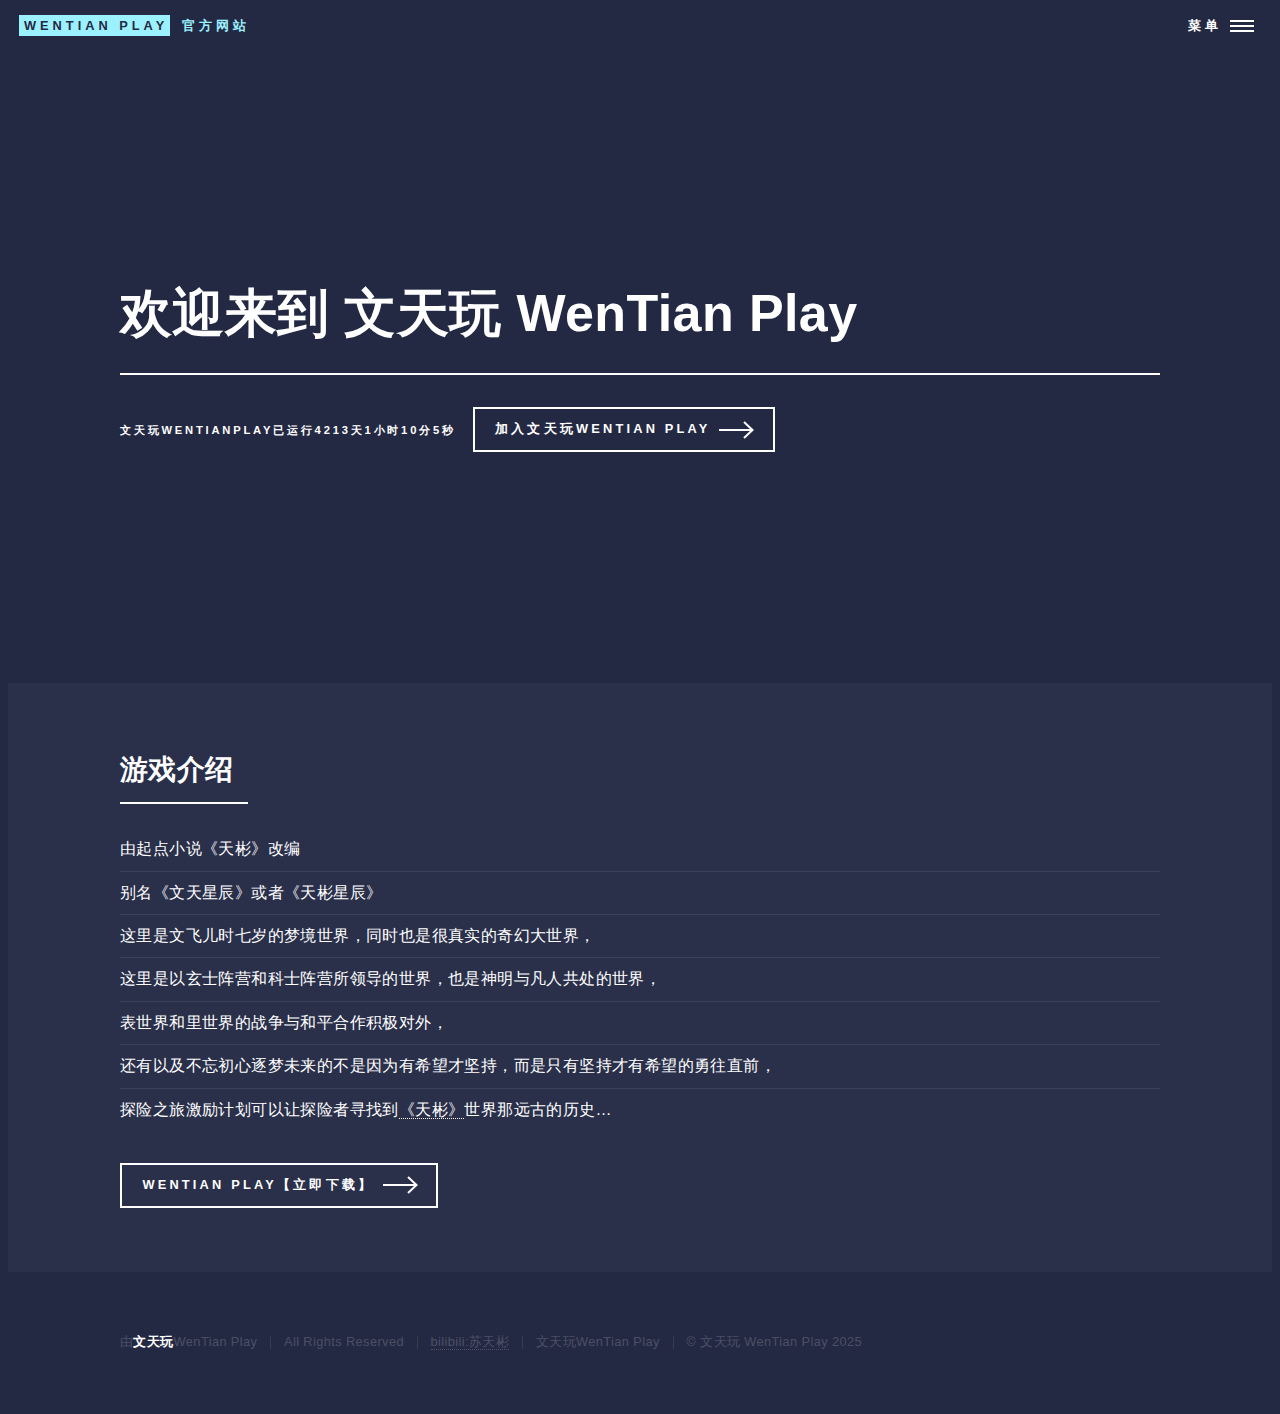
==== commit 68c924c5: "更新 index.html" ====
--- a/index.html
+++ b/index.html
@@ -28,7 +28,7 @@
 							<li><a href="index.html">首页</a></li>
 							<li><a href="team.html">文天玩</a></li>
 							<li><a href="https://wentianplay.com/">导航站</a></li>
-							<li><a href="404.html">最新动态</a></li>
+							<li><a href="https://inc.wentianplay.com">最新动态</a></li>
 						</ul>
 						<ul class="actions stacked">
 							<li><a href="https://net.WenTianPlay.com" class="button primary fit">加入玩家交流群</a></li>
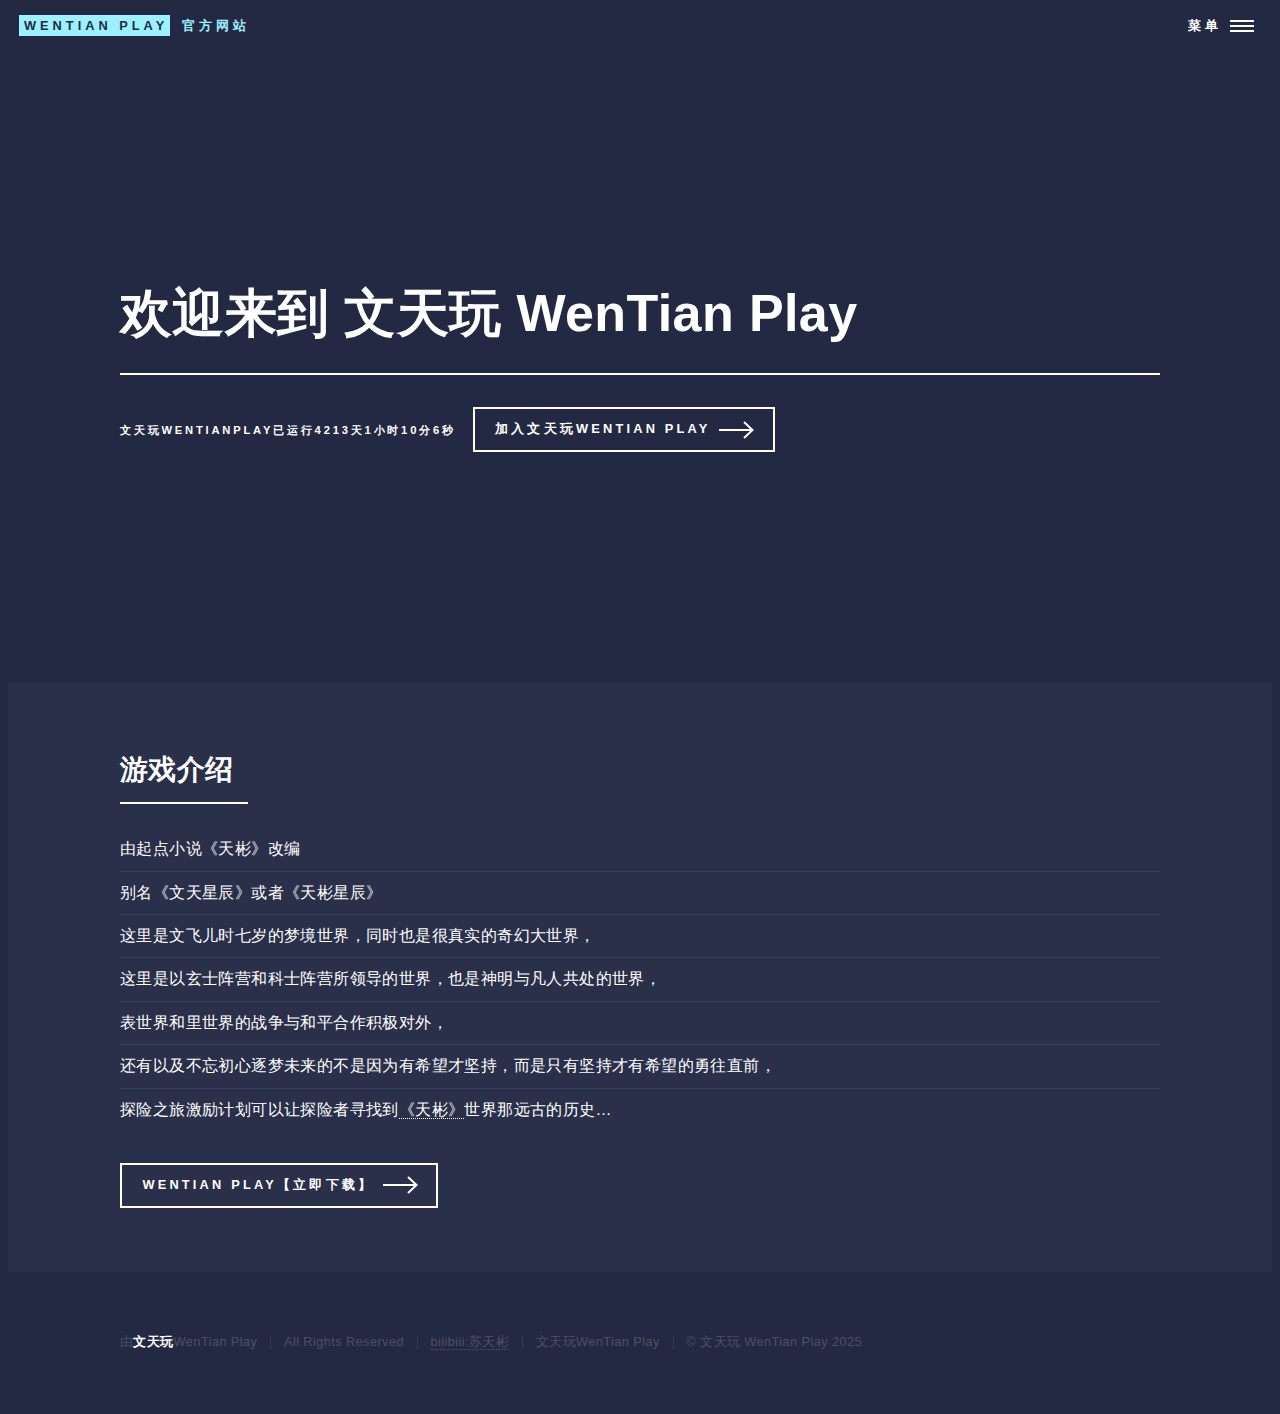
==== commit 684f831b: "更新 index.html" ====
--- a/index.html
+++ b/index.html
@@ -28,7 +28,7 @@
 							<li><a href="index.html">首页</a></li>
 							<li><a href="team.html">文天玩</a></li>
 							<li><a href="https://wentianplay.com/">导航站</a></li>
-							<li><a href="https://inc.wentianplay.com">最新动态</a></li>
+							<li><a href="https://inc.wentianplay.com">股东</a></li>
 						</ul>
 						<ul class="actions stacked">
 							<li><a href="https://net.WenTianPlay.com" class="button primary fit">加入玩家交流群</a></li>
